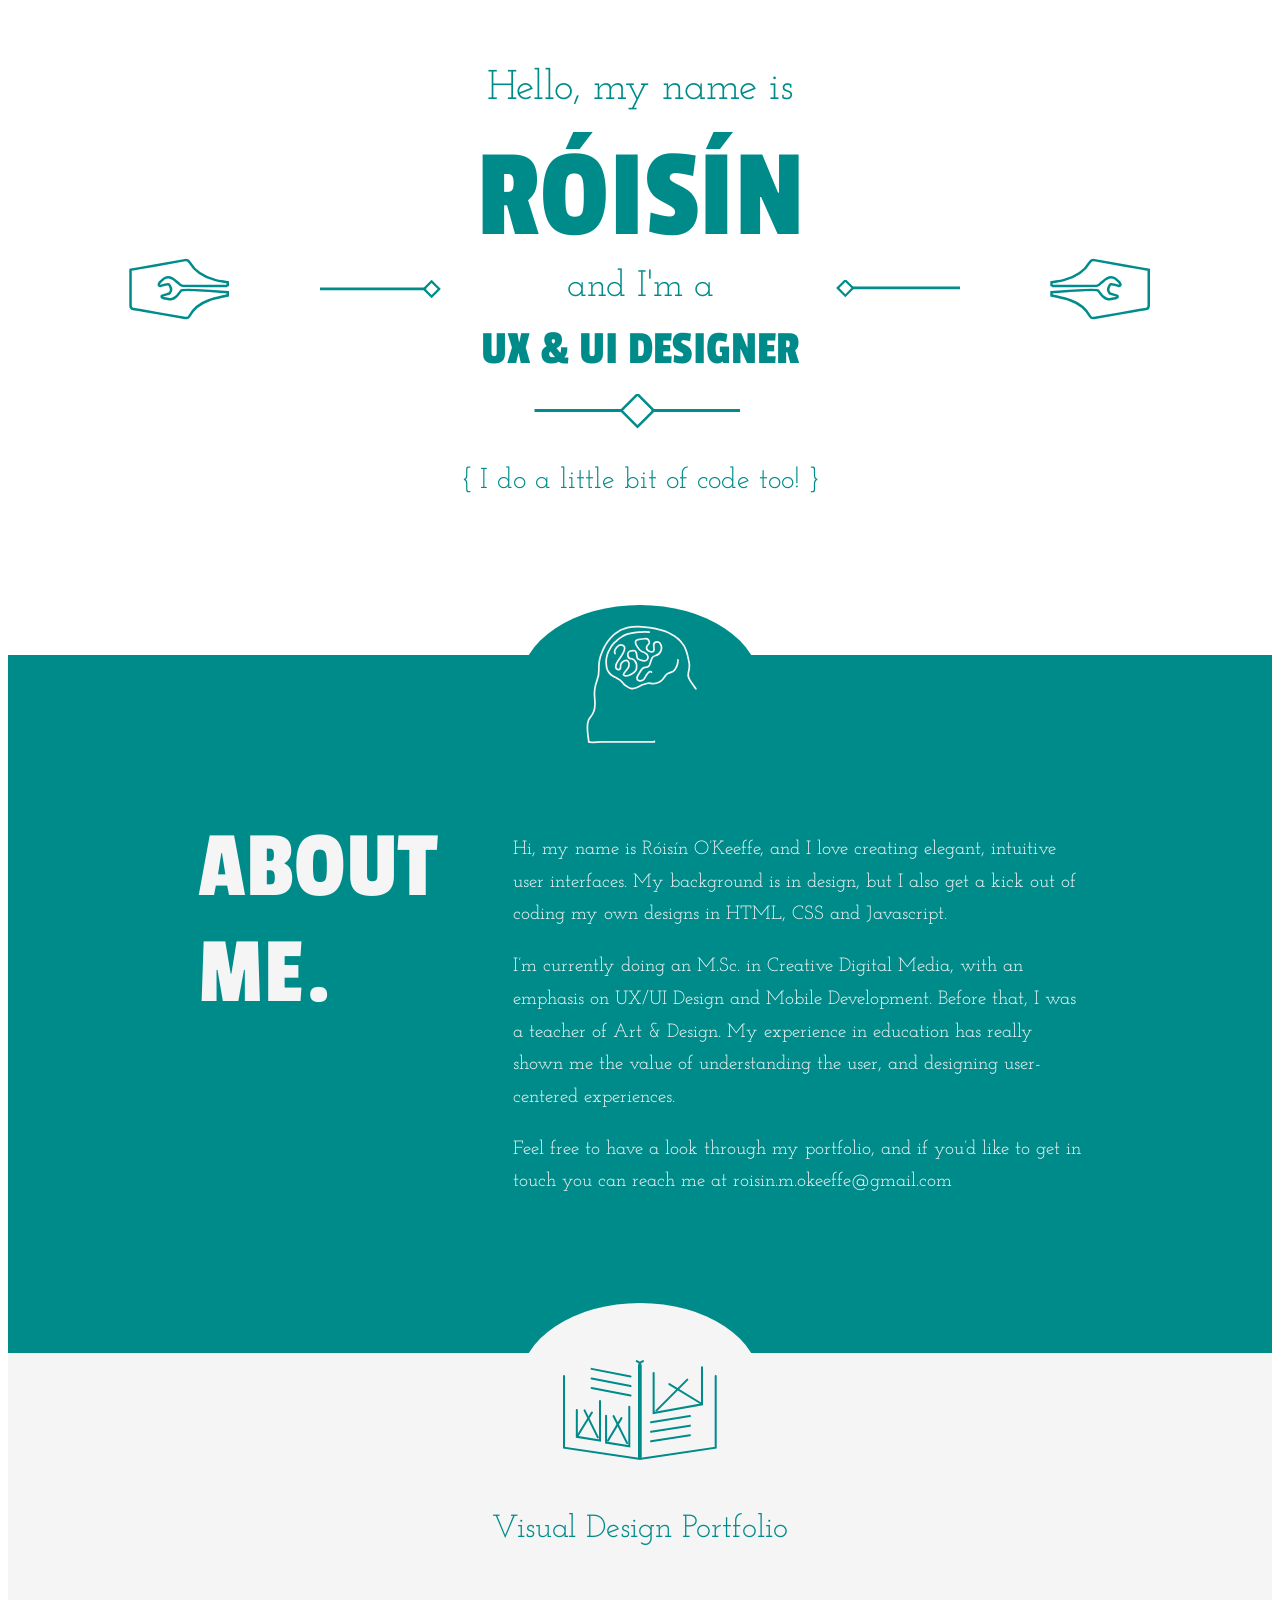
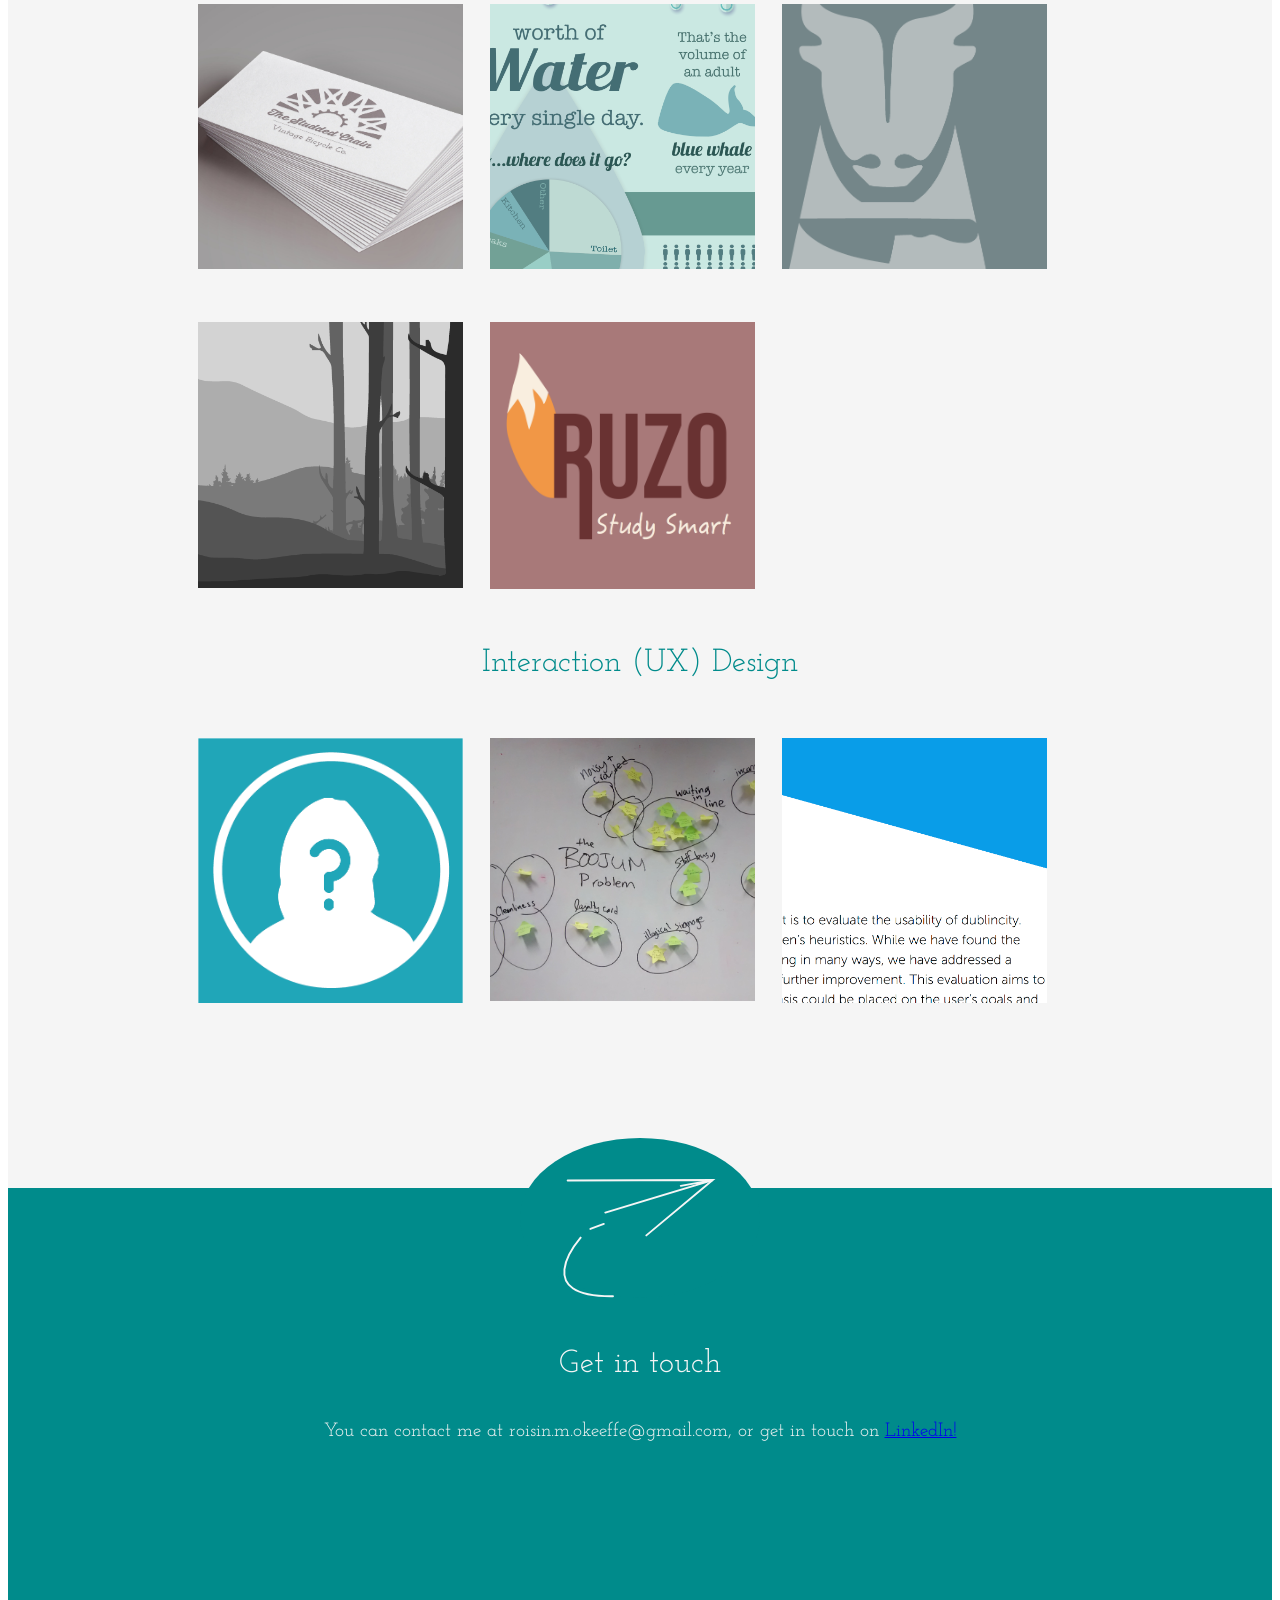
==== index.html @ 2c82545c "maybe changing path of css and js links in html" ====
<!DOCTYPE html>
<html>
<head lang="en">
    <meta charset="UTF-8">
    <title></title>
    <link href='https://fonts.googleapis.com/css?family=Josefin+Slab:400,300,600,700' rel='stylesheet' type='text/css'>
    <link href='https://fonts.googleapis.com/css?family=Walter+Turncoat' rel='stylesheet' type='text/css'>
    <link href='https://fonts.googleapis.com/css?family=Exo+2:400,800,700' rel='stylesheet' type='text/css'>
    <link href='https://fonts.googleapis.com/css?family=Acme|Passion+One' rel='stylesheet' type='text/css'>
    <link rel="stylesheet" href="main.css">
    <script src='external/jquery.js'></script>
    <script src='external/TweenMax.js'></script>
    <script src='external/ScrollToPlugin.js'></script>

</head>
<body>
    <!--<div id="navBar">-->
        <!--<ul class="navLinkGroup">-->
            <!--<li class="navLink" onclick="toTop()">Home</li>-->
            <!--<li class="navLink" onclick="drawAboutIcon()">About</li>-->
            <!--<li class="navLink" onclick="drawPortfolioIcon()">Portfolio</li>-->
            <!--<li class="navLink" onclick="drawContactIcon()">Contact</li>-->
        <!--</ul>-->
    <!--</div>-->
    <div id="titleDiv" class="diaStripes1">
        <!--<span id="hello">HI</span><br>-->
        <span id="myNameIs">Hello, my name is</span><br><br>
        <span id="roisin">RÓISÍN</span><br>
        <svg id="penLeft" viewBox="0 0 103 65" version="1.1"><path d="M54 81.6C55.9 81.6 57.4 81.6 57.8 81.6 58.6 77.4 59 73.4 60 69.5 62.6 59 67.3 49.6 77.7 43.5 79.9 42.3 80.4 41.1 80 38.9 78 28 76.1 17.1 74.2 6.2 72.9-1.1 71.6-8.3 70.3-15.6 58.1-15.6 46.2-15.6 34.4-15.6 32.2-15.6 31.5-14.9 31.2-13.1 30.6-9 29.8-4.9 29.1-0.8 26.8 12.5 24.4 25.8 22.2 39.1 22 40.3 22.5 42.3 23.4 42.8 31.9 47.4 37 54.5 39.9 62.8 42 68.9 43.1 75.2 44.7 81.6 45 81.6 46.3 81.6 47.9 81.6 47.9 81.5 47.9 81.4 47.9 81.3 48.9 67.2 51.5 36.8 49.6 35 48.9 34.5 46.7 33 45.7 32 45 31.4 44.2 30.8 43.6 30.1 42.5 28.8 41.4 27.5 41.1 25.8 40.8 24.6 40.9 23.4 41.2 22.1 41.4 20.6 41.6 19.1 41.9 17.6 42 17 42.3 16.4 42.6 15.9 42.8 15.7 43.3 15.5 43.7 15.5 44.1 15.4 44.4 15.7 44.5 16.1 44.9 17.6 45.4 19 45.8 20.4 46 21.1 46.2 21.8 46.4 22.5 46.5 23.1 46.9 23.6 47.5 23.9 48.5 24.6 49.6 25.1 50.9 25 51.6 24.9 52.4 24.6 53 24.3 53.9 24 54.7 23.5 55.5 23 55.8 22.8 55.9 22.6 55.9 22.3 56.2 20.9 55.6 19.6 55.3 18.3 54.9 17 54.6 15.7 54.2 14.4 54 13.7 54.5 12.9 55.3 12.7 55.5 12.6 55.8 12.7 56 12.7 56.9 13.1 57.7 13.7 58.4 14.4 59.5 15.5 60.5 16.6 61.5 17.8 62.9 19.6 63.3 21.7 62.7 23.9 62.3 25.5 61.5 26.8 60.5 28 59.3 29.5 58.1 30.9 56.9 32.4 56.8 32.5 54.6 34 54.3 36.4 54.2 39.8 54.2 77.6 54.1 80.9 54.1 81.1 54.1 81.4 54 81.6Z" transform="translate(51.134526, 33.000000) rotate(-90.000000) translate(-51.134526, -33.000000) "/></svg>
        <svg id="decoLeft" viewBox="0 0 130 20" version="1.1" xmlns="http://www.w3.org/2000/svg" xmlns:xlink="http://www.w3.org/1999/xlink">
            <g transform="translate(65.500000, 10.000000) scale(-1, 1) translate(-65.500000, -10.000000) translate(3.000000, 1.000000)">
                <rect id="Rectangle-5" stroke-width="2.5" transform="translate(9.000000, 9.000000) rotate(-45.000000) translate(-9.000000, -9.000000) " x="3" y="3" width="12" height="12"></rect>
                <path d="M1,8.8 L124, 8.8" id="Line" stroke-width="3" stroke-linecap="square" transform="translate(70.236544, 8.792244) scale(-1, 1) translate(-70.236544, -8.792244) "></path>
            </g>
        </svg>
        <svg id="penRight" viewBox="0 0 103 65" version="1.1"><path d="M54 81.6C55.9 81.6 57.4 81.6 57.8 81.6 58.6 77.4 59 73.4 60 69.5 62.6 59 67.3 49.6 77.7 43.5 79.9 42.3 80.4 41.1 80 38.9 78 28 76.1 17.1 74.2 6.2 72.9-1.1 71.6-8.3 70.3-15.6 58.1-15.6 46.2-15.6 34.4-15.6 32.2-15.6 31.5-14.9 31.2-13.1 30.6-9 29.8-4.9 29.1-0.8 26.8 12.5 24.4 25.8 22.2 39.1 22 40.3 22.5 42.3 23.4 42.8 31.9 47.4 37 54.5 39.9 62.8 42 68.9 43.1 75.2 44.7 81.6 45 81.6 46.3 81.6 47.9 81.6 47.9 81.5 47.9 81.4 47.9 81.3 48.9 67.2 51.5 36.8 49.6 35 48.9 34.5 46.7 33 45.7 32 45 31.4 44.2 30.8 43.6 30.1 42.5 28.8 41.4 27.5 41.1 25.8 40.8 24.6 40.9 23.4 41.2 22.1 41.4 20.6 41.6 19.1 41.9 17.6 42 17 42.3 16.4 42.6 15.9 42.8 15.7 43.3 15.5 43.7 15.5 44.1 15.4 44.4 15.7 44.5 16.1 44.9 17.6 45.4 19 45.8 20.4 46 21.1 46.2 21.8 46.4 22.5 46.5 23.1 46.9 23.6 47.5 23.9 48.5 24.6 49.6 25.1 50.9 25 51.6 24.9 52.4 24.6 53 24.3 53.9 24 54.7 23.5 55.5 23 55.8 22.8 55.9 22.6 55.9 22.3 56.2 20.9 55.6 19.6 55.3 18.3 54.9 17 54.6 15.7 54.2 14.4 54 13.7 54.5 12.9 55.3 12.7 55.5 12.6 55.8 12.7 56 12.7 56.9 13.1 57.7 13.7 58.4 14.4 59.5 15.5 60.5 16.6 61.5 17.8 62.9 19.6 63.3 21.7 62.7 23.9 62.3 25.5 61.5 26.8 60.5 28 59.3 29.5 58.1 30.9 56.9 32.4 56.8 32.5 54.6 34 54.3 36.4 54.2 39.8 54.2 77.6 54.1 80.9 54.1 81.1 54.1 81.4 54 81.6Z" transform="translate(51.134526, 33.000000) scale(-1, 1) rotate(-90.000000) translate(-51.134526, -33.000000) "/></svg>
        <svg id="decoRight" viewBox="0 0 130 20" version="1.1" xmlns="http://www.w3.org/2000/svg" xmlns:xlink="http://www.w3.org/1999/xlink">
             <rect id="Rectangle-5" stroke-width="2.5" transform="translate(9.000000, 9.000000) rotate(-45.000000) translate(-10, -10) " x="3" y="3" width="12" height="12"></rect>
             <path d="M1,8.80 L124,8.8" id="Line" stroke-width="3" stroke-linecap="square" transform="translate(70.236544, 8.792244) scale(-1, 1) translate(-70.236544, -8.792244) "></path>
        </svg>

        <span id="andImA">and I'm a</span><br><br>
            <!--<span class="uxUi">UX</span><span id="and"> & </span><span class="uxUi">UI</span> <br>-->
        <span class="uxUi">UX & UI DESIGNER</span> <br><br>
        <svg id="decoMiddle" viewBox="0 0 213 36" version="1.1">
             <path class="path" d="M0.5 16.5L89.02 16.5" stroke-width="3" scale(-1, 1) translate(-44.736544, -16.500000) "/>
             <path class="path" d="M117.5 16.5L206.02 16.5" stroke-width="3" transform="translate(161.736544, 16.500000) scale(-1, 1) translate(-161.736544, -16.500000) "/>
             <rect class="path" stroke-width="2.5" transform="translate(103.500000, 16.500000) rotate(-45.000000) translate(-103.500000, -16.500000) " x="92" y="5" width="23" height="23"/>
        </svg><br><br>
            <!--<span id="designer">DESIGNER </span><br><br>-->
        <span id="andCoder">{ I do a little bit of code too! }</span><br>
    </div>

    <div id="aboutDiv">
        <!--<div id="aboutLine"></div>-->
        <!--<div id="diamond"></div>-->
        <div id="aboutCircle">
            <svg id="aboutIcon" viewBox="0 0 67 70" xmlns="http://www.w3.org/2000/svg">
                <path id="brainMush" d="M17.23 16.71C16.16 15.11 19.03 10.26 21.92 11.94 24.8 13.62 19.7 19.8 18.7 21.25 18.14 22.07 17.73 23.17 17.6 24.15 17.37 25.92 20.02 26.96 20.33 25.08 20.49 24.11 20.24 23.23 20.84 22.35 21.58 21.23 23.6 19.9 24.8 21.14 25.44 21.8 25.42 23.28 25.26 24.14 25.05 25.28 21.43 28.73 22.18 29.25 24.51 30.86 29.36 27.59 29.69 25.48 29.91 24.11 29.83 22.31 28.95 21.2 28.52 20.65 27.95 20.16 27.32 19.85 26.79 19.59 26.29 19.7 25.79 19.5 24.71 19.06 24.54 17.81 24.63 16.76 24.78 15.13 27.12 14.64 28.6 15.04 30.35 15.51 29.41 18.21 30.32 19.47 30.69 19.98 31.47 20.17 32.1 20.46 32.7 20.73 33.53 21.03 34.19 20.98 34.92 20.92 35.48 20.66 35.86 20.27 36.7 19.43 36.67 18.02 35.64 17 34.94 16.32 34.16 15.83 33.23 15.59 32.44 15.4 31.5 14.6 30.32 12.91 26.7 7.75 31.97 8.41 34.46 8.03 35.87 7.82 36.91 8.62 37.18 10.03 37.43 11.36 36.09 11.46 35.75 12.4 35.28 13.66 36.05 14.84 37.16 15.33 37.8 15.61 39.19 15.9 39.68 15.13 40.76 13.46 38.35 10.86 40.87 10.01 42.02 9.62 42.59 9.57 43.3 10.54 44.28 11.88 44.56 13.55 43.93 15.11 43.43 16.34 42.42 17.33 41.14 17.72 40.08 18.04 39.39 18.18 38.79 19.22 37.49 21.5 38.16 24.71 34.76 24.7 33.65 24.7 32.72 25.77 32.1 26.85 31.51 27.88 30.04 29.67 29.98 30.86 29.87 33.04 33.3 33.03 34.19 31.45 34.98 30.06 37.39 25.4 38.64 27.8 39.1 28.69 39.27 31.35 40.45 31.45 41.53 31.55 43.73 30.17 44.04 29.25 44.5 27.92 42.7 26.47 41.94 25.75 41.32 25.15 41.26 24.17 41.23 23.33 41.15 21.39 42.09 20.69 44.04 21.06 45.66 21.37 46.71 24.59 48.04 24.14 53.34 22.35 51.89 17.72 49.78 16.12 48.9 15.79 47.81 15.53 46.91 15.93 45.69 16.46 46.01 17.76 45.56 18.67"/>
                <path id="brainOutline" d="M53.89 20.3C53.92 21.15 53.79 22.05 53.57 22.92 53.4 23.6 53.14 24.25 52.79 24.85 52.57 25.21 52.38 25.59 52.15 25.95 51.66 26.71 50.98 27.22 50.15 27.51 49.53 27.73 48.9 27.92 48.27 28.13 48.18 28.16 48.08 28.19 48.01 28.24 47.61 28.56 47.18 28.85 46.84 29.22 46.52 29.56 46.3 30 46.03 30.39 45.54 31.08 45.08 31.81 44.41 32.34 44 32.66 43.56 32.96 43.09 33.19 41.94 33.78 40.74 34.23 39.43 34.2 38.97 34.18 38.51 34.1 38.06 34.01 37.24 33.84 36.44 33.92 35.65 34.15 35.35 34.24 35.05 34.31 34.75 34.39 34.53 34.45 34.29 34.49 34.07 34.58 33.56 34.76 33.05 34.95 32.55 35.17 32.18 35.33 31.86 35.58 31.5 35.75 30.71 36.1 29.92 36.46 29.12 36.76 28.61 36.94 28.08 37.04 27.55 37.13 27.31 37.17 27.06 37.13 26.82 37.08 26.16 36.93 25.49 36.78 24.91 36.37 24.45 36.04 23.98 35.74 23.5 35.44 22.85 35.04 22.32 34.5 21.82 33.92 21.6 33.67 21.43 33.36 21.19 33.13 20.78 32.74 20.36 32.35 19.9 32.03 19.15 31.53 18.37 31.09 17.59 30.64 16.96 30.28 16.31 29.96 15.68 29.59 14.95 29.16 14.32 28.61 13.79 27.92 13.28 27.28 12.82 26.6 12.57 25.81 12.38 25.18 12.26 24.5 12.18 23.84 12.08 22.98 12.02 22.11 12 21.24 11.98 20.24 12.17 19.25 12.42 18.29 12.6 17.61 12.79 16.93 13.03 16.27 13.17 15.87 13.38 15.5 13.58 15.12 13.84 14.62 14.1 14.13 14.37 13.64 14.64 13.16 14.9 12.67 15.2 12.22 15.52 11.75 15.88 11.3 16.25 10.87 16.42 10.66 16.65 10.5 16.85 10.32 17.11 10.09 17.37 9.85 17.63 9.61 18.1 9.2 18.57 8.76 19.06 8.37 19.62 7.92 20.22 7.51 20.8 7.08 21.63 6.47 22.47 5.89 23.45 5.58 24.36 5.3 25.29 5.06 26.21 4.85 27.85 4.47 29.52 4.28 31.19 4.19 32.15 4.14 33.11 4.06 34.07 4.02 35.48 3.95 36.87 4.07 38.23 4.47 39.6 4.88 40.96 5.32 42.31 5.82 43.19 6.14 44.03 6.55 44.87 6.97 45.38 7.23 45.85 7.56 46.33 7.87 46.88 8.23 47.43 8.58 47.95 8.97 48.46 9.36 48.94 9.8 49.43 10.21 49.67 10.42 49.92 10.62 50.16 10.83 50.37 11.01 50.58 11.2 50.78 11.4 51.01 11.63 51.22 11.88 51.43 12.14 51.68 12.45 51.93 12.75 52.14 13.09 52.41 13.52 52.65 13.97 52.87 14.43 53.27 15.27 53.48 16.17 53.6 17.09 53.72 18.03 53.79 18.97 53.89 19.91 53.9 20.02 53.89 20.13 53.89 20.3" />
                <path id="headOutline" d="M64.35 37.18C64.05 36.8 63.77 36.41 63.49 36.01 62.9 35.2 62.28 34.41 61.74 33.56 61.19 32.72 60.68 31.86 60.23 30.96 59.76 30 59.73 28.96 59.96 27.92 60.16 26.99 60.35 26.06 60.48 25.12 60.63 24.04 60.61 22.95 60.4 21.88 60.15 20.58 59.86 19.29 59.57 18 59.32 16.85 58.96 15.74 58.56 14.64 58.24 13.74 57.86 12.87 57.36 12.06 56.95 11.4 56.46 10.79 55.97 10.18 55.6 9.72 55.2 9.28 54.79 8.86 54.56 8.61 54.29 8.4 54.03 8.18 53.81 7.98 53.58 7.79 53.35 7.6 53.05 7.37 52.76 7.12 52.45 6.9 52 6.58 51.55 6.24 51.06 5.97 49.97 5.37 48.87 4.75 47.74 4.23 46.93 3.85 46.06 3.56 45.2 3.31 43.73 2.88 42.26 2.43 40.76 2.13 38.72 1.72 36.67 1.36 34.59 1.18 32.18 0.96 29.77 0.93 27.37 1.15 25.93 1.28 24.49 1.53 23.1 1.99 22.49 2.19 21.86 2.35 21.27 2.6 20.69 2.84 20.14 3.15 19.61 3.46 18.98 3.83 18.38 4.23 17.79 4.64 17.48 4.85 17.21 5.1 16.93 5.34 16.46 5.76 15.99 6.19 15.53 6.62 15.31 6.83 15.1 7.05 14.89 7.27 14.6 7.6 14.3 7.92 14.02 8.26 13.59 8.81 13.18 9.38 12.76 9.94 12.47 10.34 12.2 10.75 11.93 11.17 11.76 11.43 11.58 11.69 11.44 11.97 10.87 13.1 10.23 14.22 9.78 15.4 9.14 17.12 7.51 19.49 7.76 26.27 8 33.05 4.28 33.56 5.32 42.6 6.35 51.64 2.79 53.12 1.81 55.28 -0.18 59.69 2.16 67.42 1.81 68.13 1.49 68.8 10.58 68.08 10.58 68.13L40.09 68.13C40.32 66.89 40.54 65.64 40.78 64.4 40.96 63.44 41.32 62.53 41.83 61.69 42.21 61.08 42.57 60.45 43.03 59.91 43.48 59.38 44.03 58.91 44.58 58.46 44.9 58.19 45.34 58.14 45.77 58.12 47.53 58.06 49.28 58.23 51.02 58.47 52.59 58.68 54.18 58.77 55.76 58.64 56.89 58.55 57.83 58.05 58.5 57.12 59.32 55.98 59.55 54.71 59.47 53.35 59.45 52.93 59.46 52.51 59.52 52.1 59.58 51.63 59.94 51.31 60.28 51.06 60.98 50.53 61.38 49.88 61.41 49.02 61.43 48.42 61.16 47.91 60.75 47.5 61.12 47.13 61.49 46.76 61.88 46.4 62.42 45.89 62.56 45 62.24 44.35 61.98 43.8 61.82 43.22 61.92 42.6 61.98 42.23 62.17 41.98 62.57 41.86 63.33 41.64 64.02 41.3 64.64 40.81 65.25 40.33 65.51 39.5 65.3 38.76 65.12 38.15 64.74 37.67 64.35 37.18Z" />
            </svg>
        </div>
        <div class="section group">
            <div id="bigAbout"class="col span_1_of_3b">ABOUT ME.
            </div>
            <div id="smallAbout" class="col span_2_of_3b">
                <p>Hi, my name is Róisín O’Keeffe, and I love creating elegant, intuitive user interfaces. My background is
                    in design, but I also get a kick out of coding my own designs in HTML, CSS and Javascript.
                </p>
                <p>I’m currently doing an M.Sc. in Creative Digital Media, with an emphasis on UX/UI Design and Mobile Development.
                    Before that, I was a teacher of Art & Design. My experience in education has really shown me the value of understanding
                    the user, and designing user-centered experiences.
                </p>
                <p>Feel free to have a look through my portfolio, and if you’d like to get in touch you can reach me at
                    roisin.m.okeeffe@gmail.com
                </p>
            </div>
        </div>
    </div>

    <div id="portfolioDiv">
        <div id ="portfolioCircle">
            <svg id="portfolioIcon" viewBox="0 0 77 57" xmlns="http://www.w3.org/2000/svg">
                <g id="book" transform="translate(1.000000, 0.000000)">
                    <path d="M35.9 7.84C36.98 8.06 37.85 9.13 37.85 10.23L37.85 55.19C37.85 55.74 37.4 56.12 36.86 56.04L0 50.58 0 0.67 35.9 7.84Z"/>
                    <path d="M38.96 7.84C37.88 8.06 37.01 9.13 37.01 10.23L37.01 55.19C37.01 55.74 37.46 56.12 38 56.04L74.86 50.58 74.86 0.67 38.96 7.84Z"/>
                </g>
                <g id="picRight" transform="translate(45.000000, 9.000000)">
                    <path d="M0.23 4.69L0.23 24.45 24.1 20.15 24.1 0.16 0.23 4.69Z"/>
                    <path d="M23.25 19.5L1.58 6.29"/>
                    <path d="M1.58 23.27L23.25 1.58"/>
                </g>
                <g id="leftPicLeft" transform="translate(7.000000, 25.000000)">
                    <path d="M11.76 2.56L11.76 22.01 0.32 20.19 0.32 0.2 11.76 2.56Z"/>
                    <path d="M0.77 19.53L10.7 3.5"/>
                    <path d="M10.7 20.47L1.38 1.57"/>
                </g>
                <g id="leftPicRight" transform="translate(21.000000, 28.000000)">
                    <path d="M12.21 2.39L12.21 21.84 0.76 20.01 0.76 0.02 12.21 2.39Z"/>
                    <path d="M11.14 20.3L1.63 1.37"/>
                    <path d="M1.71 19.05L11.14 3.33"/>
                </g>
                <g id="textLeft" transform="translate(6.000000, 10.000000)">
                    <path d="M27.85 5.37L0.56 0.1"/>
                    <path d="M27.85 10.08L0.56 4.82"/>
                    <path d="M27.85 14.8L0.56 9.54"/>
                </g>
                <g id="textRight" transform="translate(43.000000, 33.000000)">
                    <path d="M0.97 5L28.17 0.69"/>
                    <path d="M0.97 9.72L28.17 5.4"/>
                    <path d="M0.97 14.43L28.17 10.12"/>
                </g>
            </svg>
        </div>
        <span>Visual Design Portfolio</span>
        <br>
        <br>

        <div class="section group">
            <a href="studdedChain.html" id="studChainPort">
                <img  src="../images/businessCard.jpg" alt="W3Schools" class="col span_1_of_3">
            </a>

            <!--<div class="imgWrap" class="col span_1_of_3">-->
                <!--<img src="../images/cards.jpg" alt="polaroid" class="col span_1_of_3" />-->
                <!--<p class="col span_1_of_3 imgDescription">This image looks super neat.</p>-->
            <!--</div>-->

            <a href="waterProject.html" id="waterPort">
                <img border="0" alt="W3Schools" src="../images/waterSquare.png" class="col span_1_of_3">
            </a>
            <a href="butcherProject.html" id="butcherPort">
                <img border="0" alt="W3Schools" src="../images/butcher.png" class="col span_1_of_3">
            </a>
        </div>

        <div class="section group">
            <!--<a href="moodBoard.html" id="moodBoardPort">-->
                <!--<img border="0" alt="W3Schools" src="../images/moodBoardSquare.png" class="col span_1_of_3">-->
            <!--</a>-->
            <a href="solus.html" id="forestPort">
                <img border="0" alt="W3Schools" src="../images/forest.png" class="col span_1_of_3">
            </a>
            <a href="ruzoLogo.html" id="ruzoPort">
                <img border="0" alt="W3Schools" src="../images/ruzoLogo.png" class="col span_1_of_3">
            </a>
        </div>
        <br>
        <div class="portSectionHeader">Interaction (UX) Design</div>
        <br>
        <div class="section group">
            <a href="paulProject.html" id="paulPort">
                <img border="0" alt="W3Schools" src="../images/paulSquare.png" class="col span_1_of_3">
            </a>
            <a href="boojumProject.html" id="boojumPort">
                <img border="0" alt="W3Schools" src="../images/boojumSquare.jpg" class="col span_1_of_3">
            </a>
            <a href="dublinCityReport.html" id="dublinPort">
                <img border="0" alt="W3Schools" src="../images/dublinCity.png" class="col span_1_of_3">
            </a>
        </div>
        <br>
        <!--<div class="portSectionHeader">Coding Projects</div>-->
        <!--<br>-->
        <!--<div class="section group">-->
            <!--<a href="grangeMobile.html" >-->
                <!--<img border="0" alt="W3Schools" src="../images/boojumProblem.png" class="col span_1_of_3">-->
            <!--</a>-->
            <!--<a href="bicycleWebsite.html" >-->
                <!--<img border="0" alt="W3Schools" src="../images/boojumProblem.png" class="col span_1_of_3">-->
            <!--</a>-->
            <!--<a href="http://www.w3schools.com" >-->
                <!--<img border="0" alt="W3Schools" src="../images/boojumProblem.png" class="col span_1_of_3">-->
            <!--</a>-->
        <!--</div>-->
    </div>

    <div id="contactDiv">
        <div id="contactCircle">
            <svg id="contactIcon" viewBox="0 0 82 70" xmlns="http://www.w3.org/2000/svg">
                <path d="M23.82 21.64L80.28 4.55 17.25 15.95"/>
                <path d="M15.95 30.26L27.43 25.95"/>
                <path d="M4.02 4.75L80.31 4.49 38.59 39.3 23.76 21.73 15.78 30.26 17.24 15.92 4.02 4.75Z"/>
                <path d="M10.88 34.8C8.4 37.79-25.28 77.82 59.84 61.91"  stroke-dasharray="5"/>
            </svg>
        </div>
        <p id="contactMeText">Get in touch</p>
        <br><br>
        <p id="contactMessage">You can contact me at roisin.m.okeeffe@gmail.com, or get in touch on <a href="https://ie.linkedin.com/in/róisín-o-keeffe-108aa84b">LinkedIn!<a/></p>


    </div>
    <!--<object id="testPdf" data="test.pdf" type="application/pdf" width="1200" height="600">-->
        <!--alt : <a href="test.pdf">test.pdf</a>-->
    <!--</object>-->
    
    <script src='../main.js'></script>
</body>
<!--<button onclick="findOutY()">Get Y Position</button>-->
</html>



<!--comment-->
---- main.css ----
.body{
    background-color: whitesmoke;
    background-image: repeating-linear-gradient(45deg, transparent, transparent 35px, rgba(255,255,255,.2) 35px, rgba(255,255,255,.2) 70px);
}

/*#titleDiv {*/
    /*width:100%;*/
    /*height: 800px;*/
    /*background-color: whitesmoke;*/
    /*color: darkcyan;*/
    /*font-family: 'Josefin Slab', serif;*/
    /*text-align: center;*/
/*}*/

#decoMiddle {
    width: 213px;
    height: 36px;
    fill: none;
    stroke: #008C8C;
}

#penLeft{
    width: 103px;
    height: 65px;
    fill: none;
    stroke: #008C8C;
    position: absolute;
    left: 10%;
    stroke-width: 2.5;
    top: 256px;
}

#penRight{
    width: 103px;
    height: 65px;
    fill: none;
    stroke: #008C8C;
    position: absolute;
    right: 10%;
    stroke-width: 2.5;
    top: 256px;
}
#decoLeft{
    fill: none;
    width:126px;
    height: 18px;
    stroke: #008C8C;
    position: absolute;
    left: 25%;
    stroke-width: 2.5;
    top: 280px;
}

#decoRight{
    fill: none;
    width:126px;
    height: 18px;
    stroke: #008C8C;
    position: absolute;
    right: 25%;
    stroke-width: 2.5;
    top: 280px;
}



#titleDiv{
    color: darkcyan;
    text-align: center;
    /*margin:8%;*/
    padding-bottom: 160px;
    padding-top: 60px;
    background-image: repeating-linear-gradient(45deg, transparent, transparent 35px, rgba(255,255,255,.2) 35px, rgba(255,255,255,.2) 70px);
}

#hello{
    font-size: 5em;
    font-family: "Passion One", sans-serif;
}

#myNameIs{
    font-family: 'Josefin Slab', serif;
    font-size: 2.6em;
}

#roisin{
    font-size: 8em;
    font-family: "Passion One", sans-serif;
}

#andImA{
    font-size: 2.3em;
    font-family: 'Josefin Slab', serif;
}

.uxUi {
    font-size: 3em;
    font-family: "Passion One", sans-serif;
}


#designer{
    font-family: 'Passion One', serif;
    font-size: 6em;
}

#and{
    font-size: 3.9em;
    font-family: 'Josefin Slab', serif;
}

#andCoder {
    font-family: 'Josefin Slab', serif;
    font-size: 1.8em;
}


/*.portSectionHeader {*/
    /*color: darkcyan;*/
    /*text-align: center;*/
    /*/!*height: 600px;*!/*/
    /*margin:8%;*/
    /*font-family: 'Josefin Slab', serif;*/
    /*color: darkcyan;*/
    /*font-size: 2em;*/
/*}*/

#aboutCircle {
    width: 200px;
    height: 120px;
    margin: auto;
    padding: 20px;
    position: relative;
    top: -50px;
    border-radius: 50%;
    background-color: darkcyan;
    color: whitesmoke;
    text-align: center;
    font-family: 'Josefin Slab';
}

#aboutIcon {
    display: none;
    width: 100%;
    height: 100%;
    margin-left: 3px;
    margin-top: 0px;
    /*padding: 20px;*/
    stroke: whitesmoke;
    stroke-width: 1;
    fill: none;
    stroke-linecap: round;
    /*border: solid indianred;*/
    /*position: relative;*/
    /*top: -75px;*/


    /*fill: #FaFaFa; */
}
#portfolioCircle {
    width: 200px;
    height: 120px;
    margin: auto;
    padding: 20px;
    position: relative;
    top: -50px;
    border-radius: 50%;
    background-color:whitesmoke;
    color: darkcyan;
    text-align: center;
    font-family: 'Josefin Slab';
    /*border: solid whitesmoke;*/
}

#portfolioIcon{
    width: 65%;
    height: 100%;
    margin-left: 0px;
    margin-top: 0px;
    display: none;
    right: 22px;
    top: 0px;
    padding: 20px;
    stroke:  darkcyan;
    stroke-width: 1;
    fill: none;
    stroke-linecap: round;
    position: absolute;
    /*border: solid indianred;*/
}

#contactCircle {
    width: 200px;
    height: 120px;
    margin: auto;
    padding: 20px;
    position: relative;
    top: -50px;
    border-radius: 50%;
    background-color: darkcyan;
    color: whitesmoke;
    text-align: center;
    font-family: 'Josefin Slab';
}

#contactIcon{
    width: 65%;
    height: 100%;
    margin-left: -20px;
    margin-top: 0%;
    right: 24px;
    top: 0px;
    display: none;
    padding: 20px;
    stroke: whitesmoke;
    stroke-width: 1;
    fill: none;
    stroke-linecap: round;
    position: absolute;
    /*border: solid indianred;*/
}

#aboutDiv{
    position: relative;
    width:100%;
    background-color: darkCyan;
    padding-bottom: 10%;
}

#portfolioDiv{
    text-align: center;
    position: relative;
    width:100%;
    background-color: whitesmoke;
    font-family: 'Josefin Slab', serif;
    color: darkcyan;
    font-size: 2em;
    display: block;
    margin: auto;
    padding-bottom: 10%;
}

#contactDiv{
    /*position: relative;*/
     width:100%;
     height: 600px;
     background-color: darkcyan;
    padding-bottom: 10%;
 }

#bigAbout{
    color: whitesmoke;
    font-family: "Passion One", sans-serif;
    font-size: 6em;
    margin-top: 0px;
}

#contactMeText {
    color: whitesmoke;
    font-family: "Josefin Slab", sans-serif;
    font-size: 2em;
    text-align: center;
    display: block;
    margin:auto;
}

#aboutText{
    color: whitesmoke;
    font-family: "Josefin Slab", serif;
    font-size: 1.2em;
    line-height: 1.7;

}

#smallAbout{
    color: whitesmoke;
    font-family: "Josefin Slab", serif;
    font-size: 1.2em;
    line-height: 1.7;
    margin-top: 0px;
}

#contactMessage{
    color: whitesmoke;
    font-family: "Josefin Slab", serif;
    font-size: 1.2em;
    line-height: 1.7;
    text-align: center;
    margin: auto;
}

.navLinkGroup {
    margin: auto;
    width: 70%;
}

.navLink {
    padding-bottom: 1%;
    padding-top: 1%;
    display: block;
    float:left;
    width: 25%;
}

.navLink :hover {
background-color: darkcyan;
color: whitesmoke;
}

/*  SECTIONS  */
.section {
    clear: both;
    padding: 0px;
    margin: auto;
    width: 70%;
}

/*  COLUMN SETUP  */
.col {
    display: block;
    float:left;

}
.col:first-child { margin-left: 0; }

/*  GROUPING  */
.group:before,
.group:after { content:""; display:table; }
.group:after { clear:both;}
.group { zoom:1; /* For IE 6/7 */ }

/*  GRID OF THREE  */
.span_1_of_3 {
    width: 30%;
    margin: 3%;
}

.span_1_of_2 {
    width: 47%;
    margin: 1% 0 1% 6%;
}

/*.imgWrap {*/
    /*position: relative;*/

/*}*/

.span_1_of_3:hover{
    opacity: .3;
}

.span_3_of_4 {
    width: 74.6%;
}

.span_1_of_4 {
    width: 23.8%;
}

.span_3_of_3b {
    width: 100%;
    margin: 1% 0 1% 7%;

}
.span_2_of_3b {
    width: 64.33%;
    margin: 1% 0 1% 7%;
}
.span_1_of_3b {
    width: 28.66%;
    margin: 1% 0 1% 7%;
}

/*  GO FULL WIDTH BELOW 480 PIXELS */
@media only screen and (max-width: 480px) {
    .col {  margin: 6% 0 6% 0%; }
    .span_3_of_3, .span_1_of_2, .span_1_of_3, .span_1_of_3b, .span_2_of_3b  { width: 100%; }
    #bigAbout {font-size: 4em;}
    #roisin {font-size: 7em;}
    /*#hello {font-size: 2.3em;}*/
    #myNameIs {font-size: 2.3em;}
    #andImA {font-size: 2.2em;}
    #uxUi {font-size: 4em;}
    #andCoder {font-size: 1.5em;}
    #smallAbout{font-size: 1.2em}
    #decoLeft{display: none}
    #decoRight{display: none}
    #penLeft{display: none}
    #penRight{display: none}
}

/*  FOR TABLETS */
@media only screen and (max-width: 1020px) {
    .section {width: 90%}
    #bigAbout {font-size: 5em;}
    #decoLeft{left: 18%}
    #decoRight{right: 18%}
    #penLeft{left: 5%}
    #penRight{right: 5%}

}



.diaStripes1{
    background-image: repeating-linear-gradient(45deg, transparent, transparent 35px, rgba(255,255,255,.2) 35px, rgba(255,255,255,.2) 70px);
}
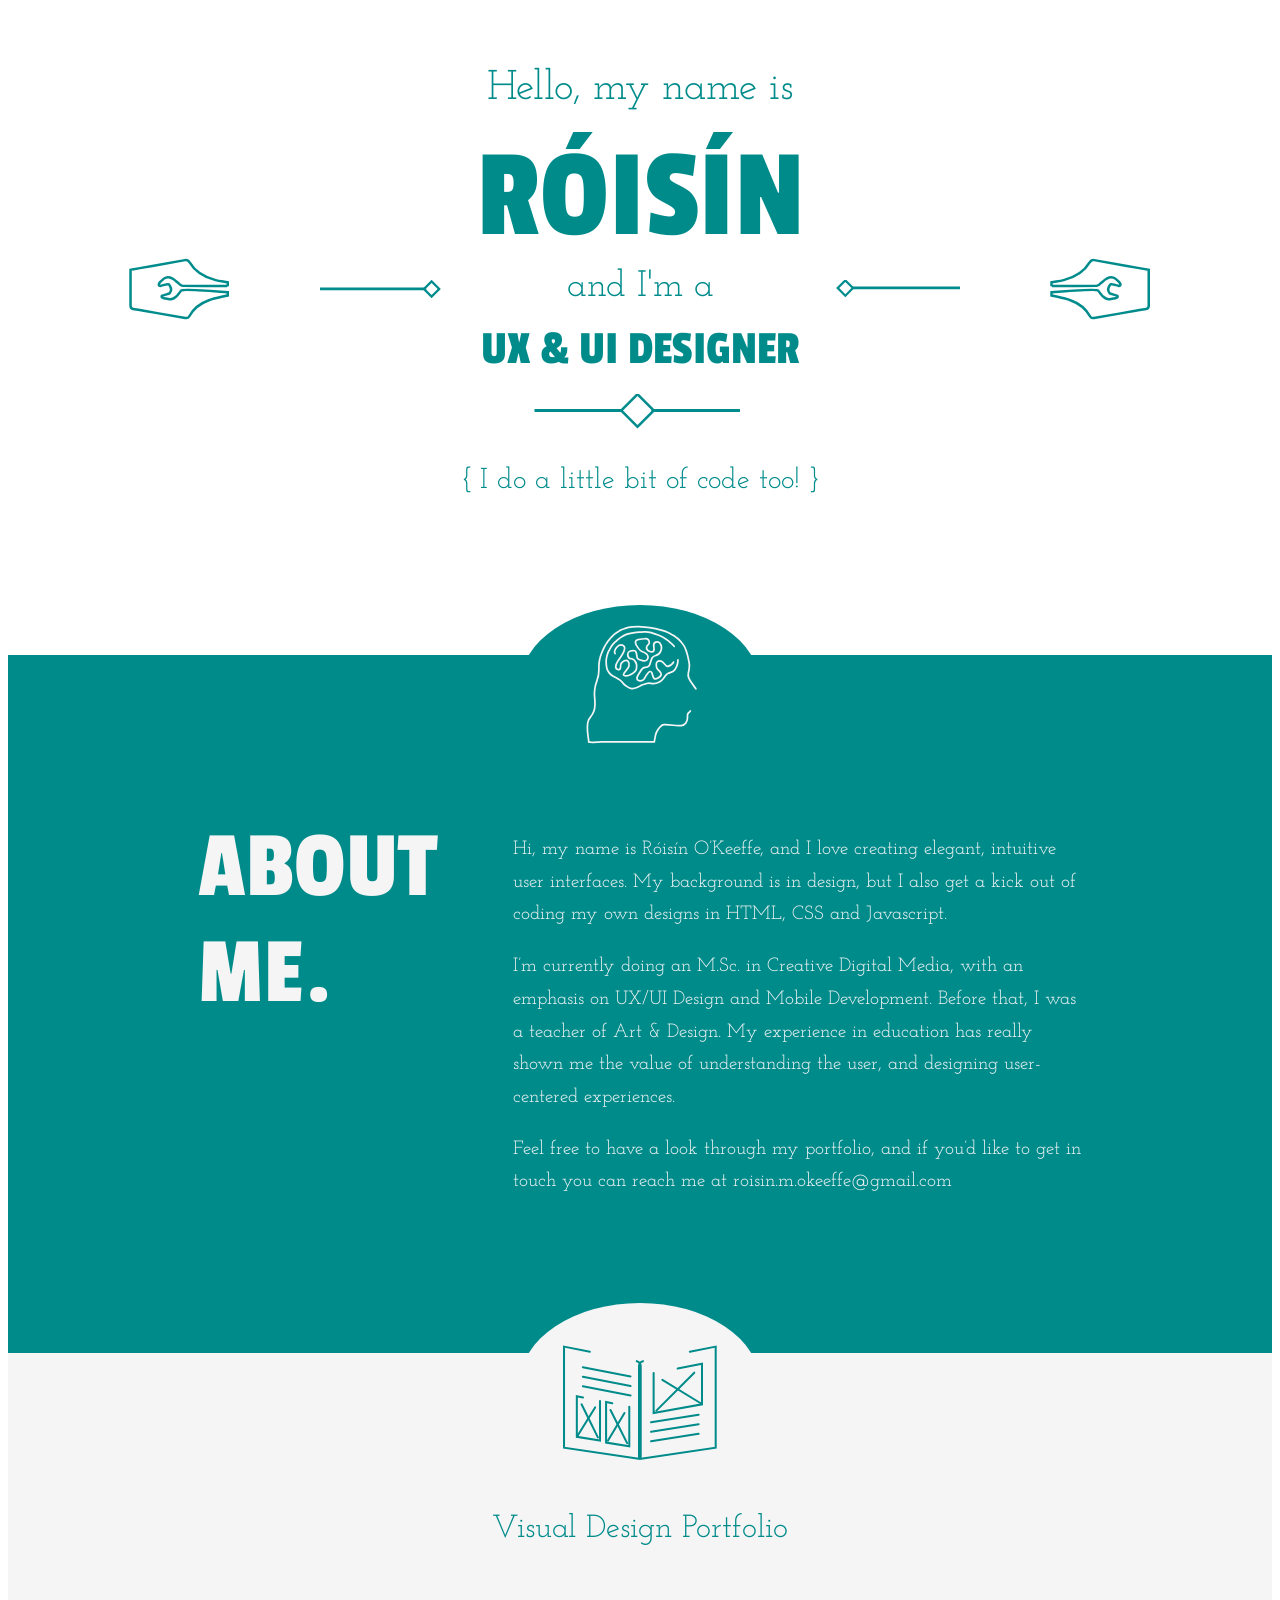
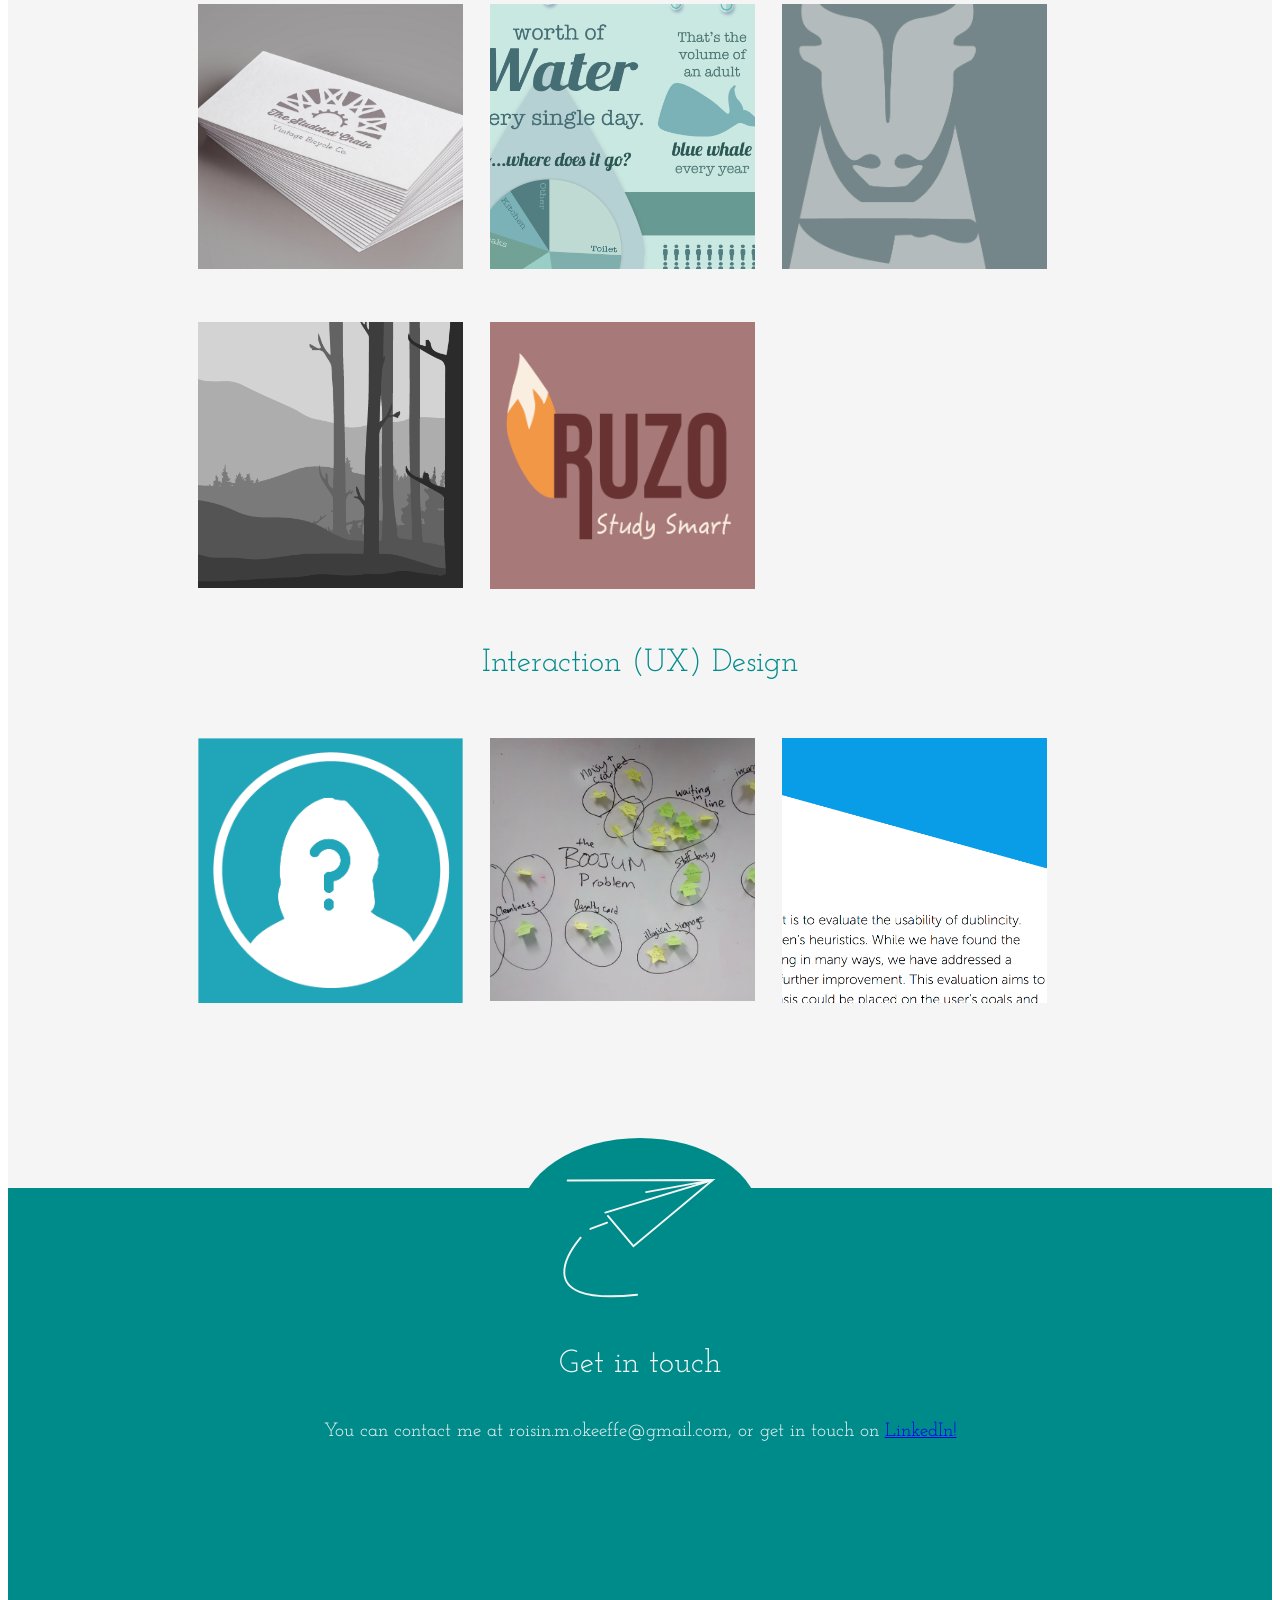
==== commit 8fd514f9: "Banner to yellow" ====
--- a/index.html
+++ b/index.html
@@ -11,7 +11,6 @@
     <script src='external/jquery.js'></script>
     <script src='external/TweenMax.js'></script>
     <script src='external/ScrollToPlugin.js'></script>
-
 </head>
 <body>
     <!--<div id="navBar">-->
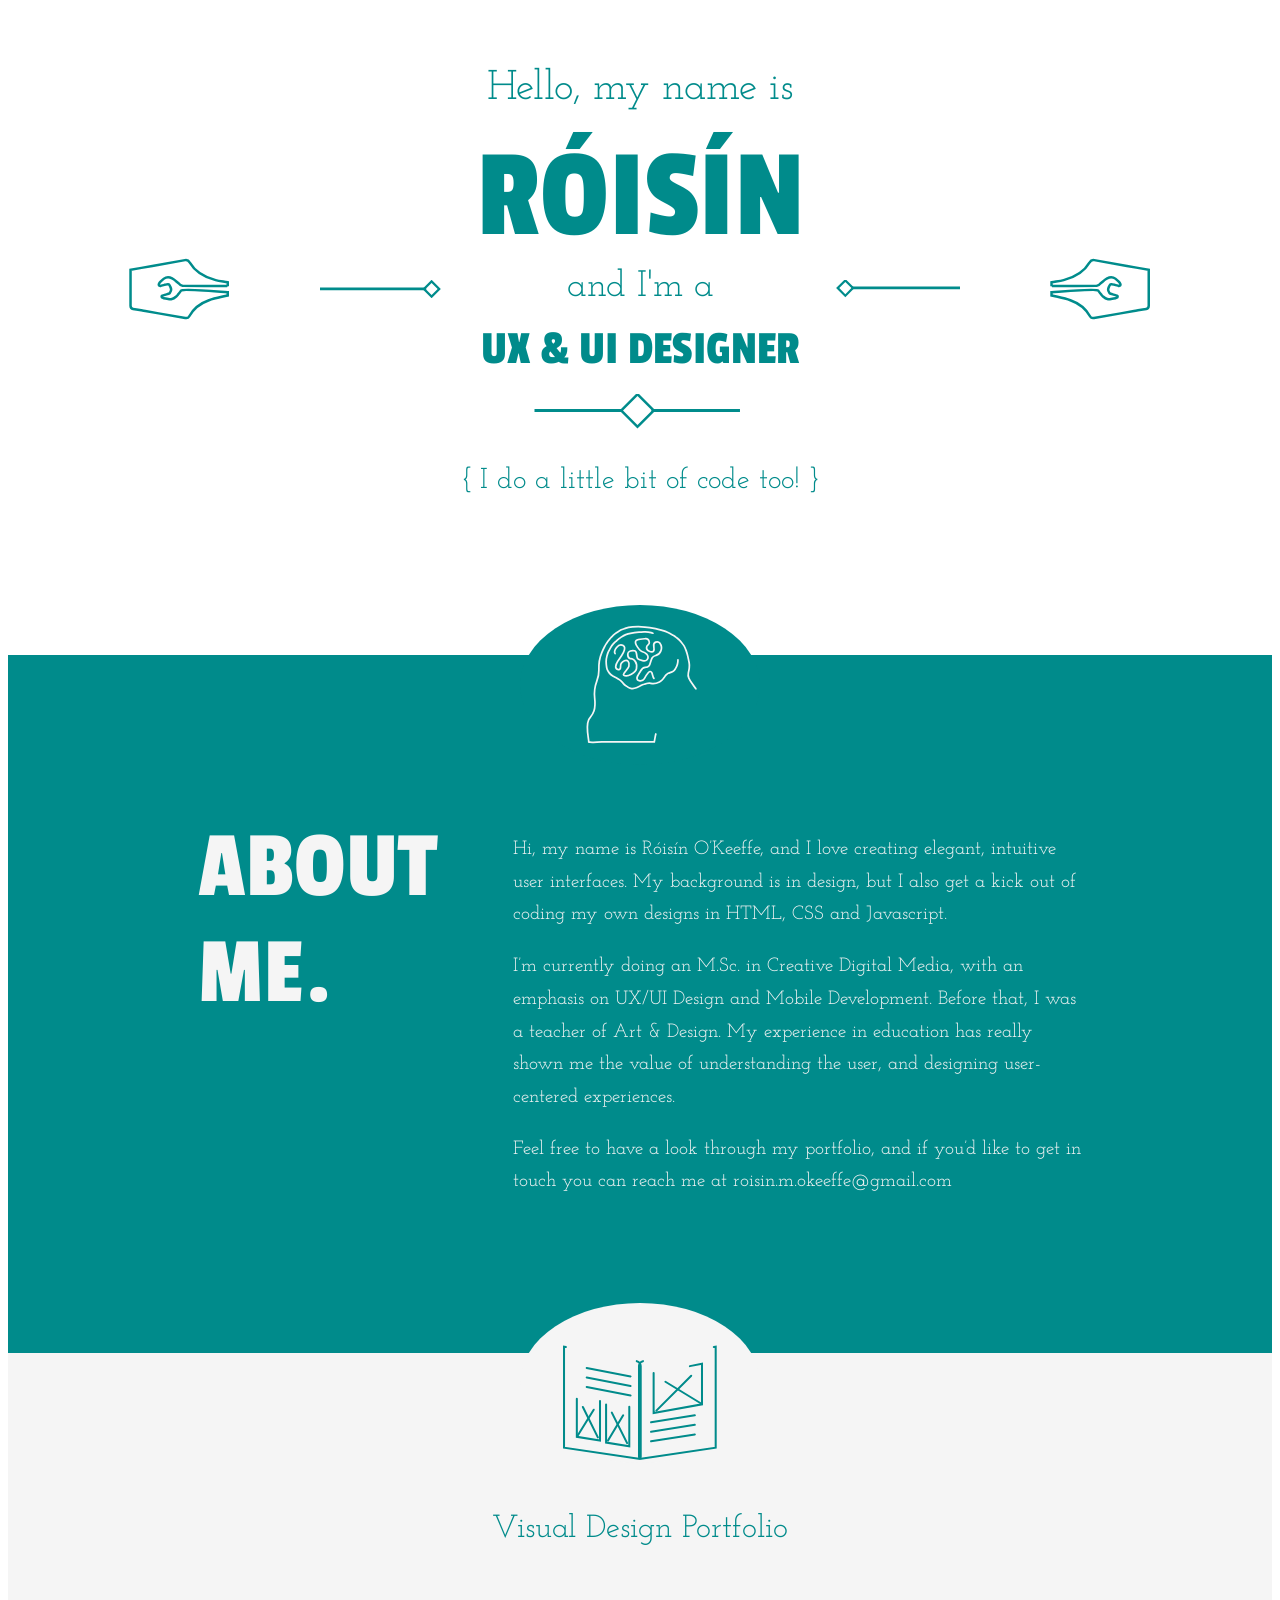
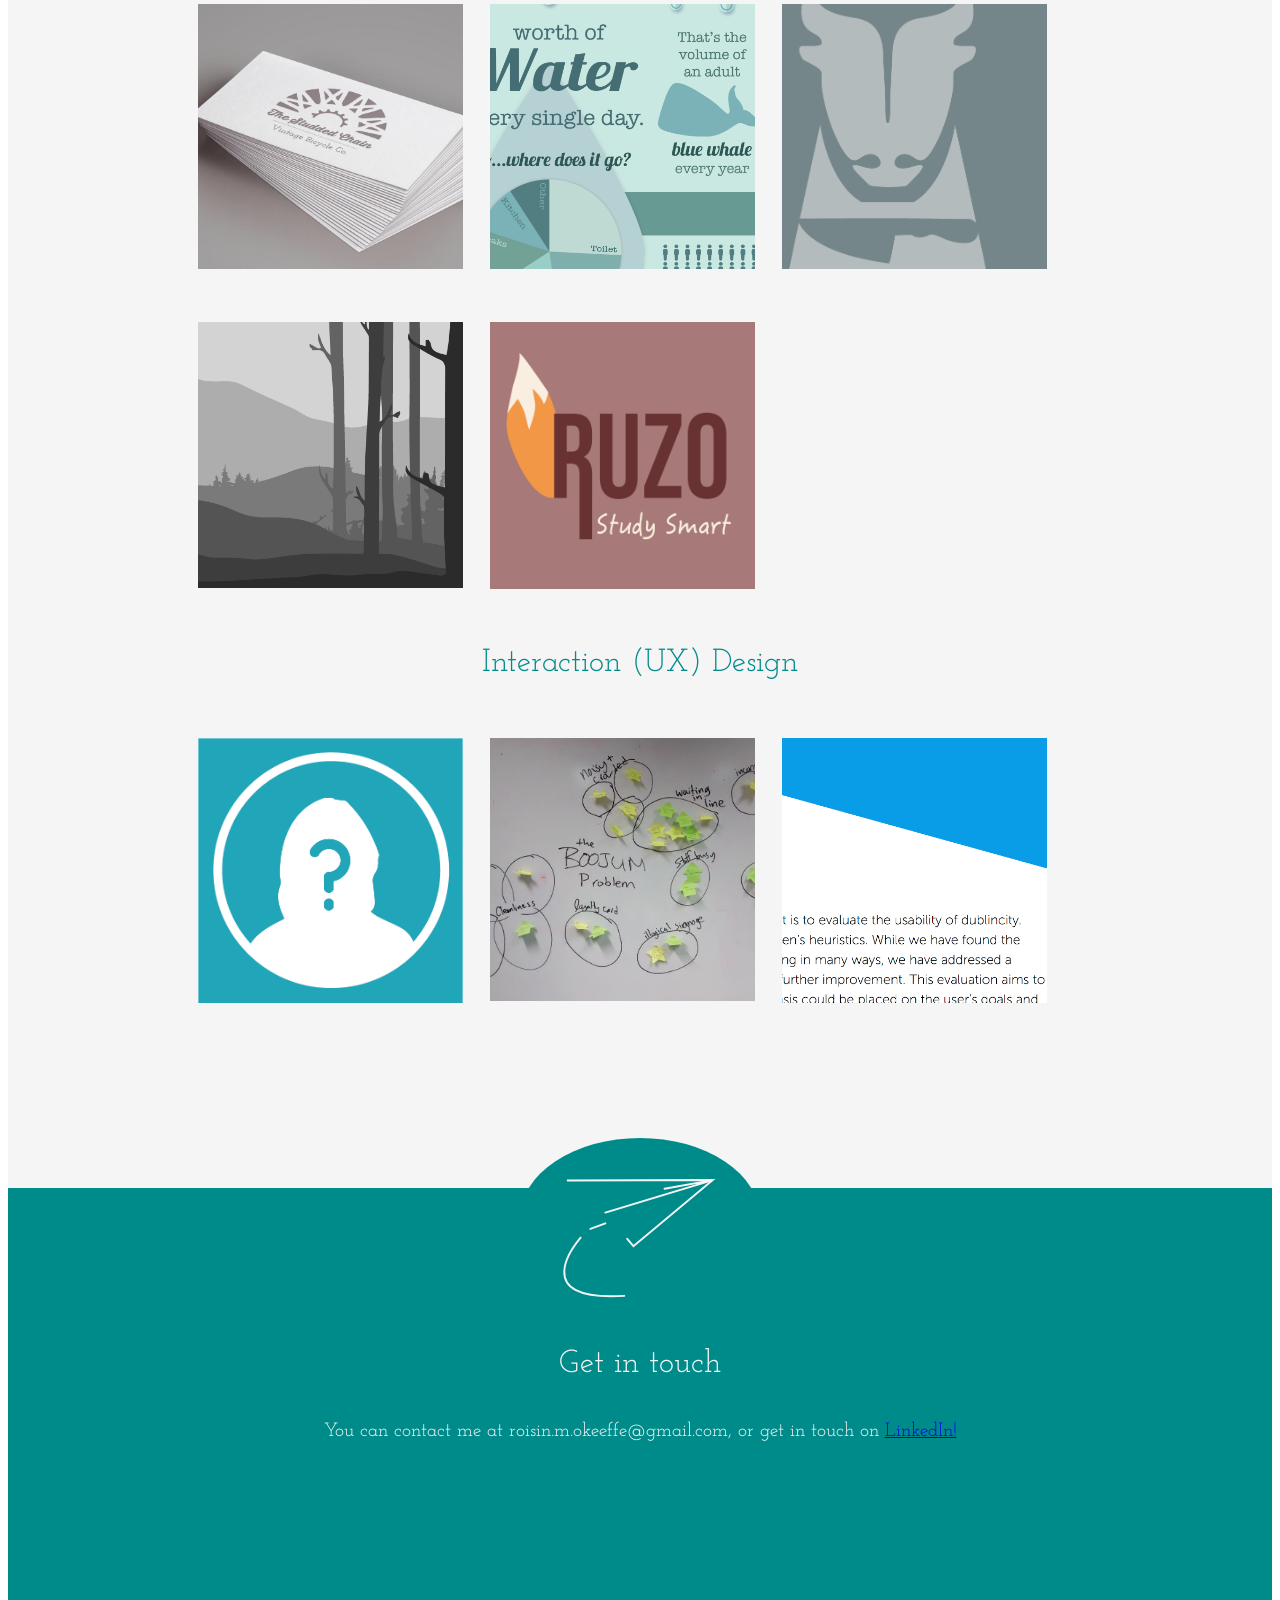
==== commit f925f9e7: "Remove ../ from image links on index html" ====
--- a/index.html
+++ b/index.html
@@ -118,7 +118,7 @@
 
         <div class="section group">
             <a href="studdedChain.html" id="studChainPort">
-                <img  src="../images/businessCard.jpg" alt="W3Schools" class="col span_1_of_3">
+                <img  src="images/businessCard.jpg" alt="W3Schools" class="col span_1_of_3">
             </a>
 
             <!--<div class="imgWrap" class="col span_1_of_3">-->
@@ -127,10 +127,10 @@
             <!--</div>-->
 
             <a href="waterProject.html" id="waterPort">
-                <img border="0" alt="W3Schools" src="../images/waterSquare.png" class="col span_1_of_3">
+                <img border="0" alt="W3Schools" src="images/waterSquare.png" class="col span_1_of_3">
             </a>
             <a href="butcherProject.html" id="butcherPort">
-                <img border="0" alt="W3Schools" src="../images/butcher.png" class="col span_1_of_3">
+                <img border="0" alt="W3Schools" src="images/butcher.png" class="col span_1_of_3">
             </a>
         </div>
 
@@ -139,10 +139,10 @@
                 <!--<img border="0" alt="W3Schools" src="../images/moodBoardSquare.png" class="col span_1_of_3">-->
             <!--</a>-->
             <a href="solus.html" id="forestPort">
-                <img border="0" alt="W3Schools" src="../images/forest.png" class="col span_1_of_3">
+                <img border="0" alt="W3Schools" src="images/forest.png" class="col span_1_of_3">
             </a>
             <a href="ruzoLogo.html" id="ruzoPort">
-                <img border="0" alt="W3Schools" src="../images/ruzoLogo.png" class="col span_1_of_3">
+                <img border="0" alt="W3Schools" src="images/ruzoLogo.png" class="col span_1_of_3">
             </a>
         </div>
         <br>
@@ -150,13 +150,13 @@
         <br>
         <div class="section group">
             <a href="paulProject.html" id="paulPort">
-                <img border="0" alt="W3Schools" src="../images/paulSquare.png" class="col span_1_of_3">
+                <img border="0" alt="W3Schools" src="images/paulSquare.png" class="col span_1_of_3">
             </a>
             <a href="boojumProject.html" id="boojumPort">
-                <img border="0" alt="W3Schools" src="../images/boojumSquare.jpg" class="col span_1_of_3">
+                <img border="0" alt="W3Schools" src="images/boojumSquare.jpg" class="col span_1_of_3">
             </a>
             <a href="dublinCityReport.html" id="dublinPort">
-                <img border="0" alt="W3Schools" src="../images/dublinCity.png" class="col span_1_of_3">
+                <img border="0" alt="W3Schools" src="images/dublinCity.png" class="col span_1_of_3">
             </a>
         </div>
         <br>
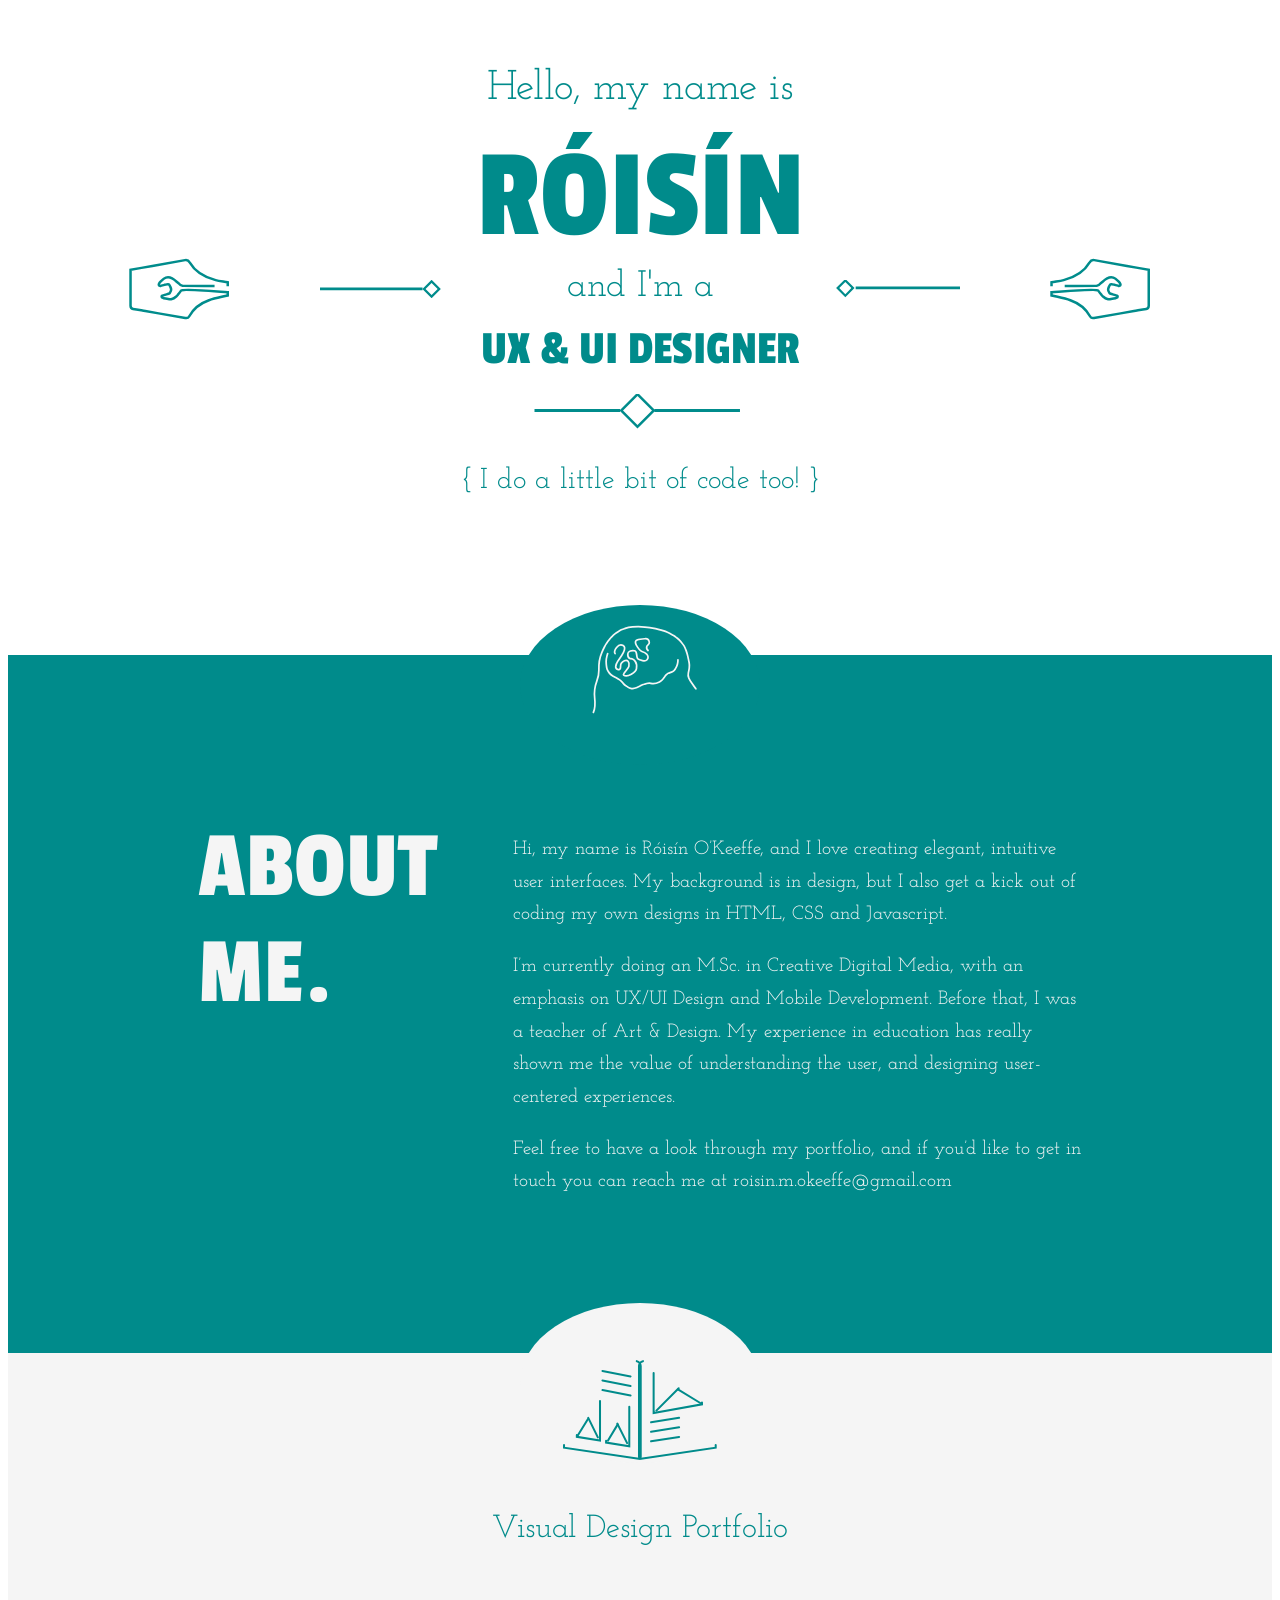
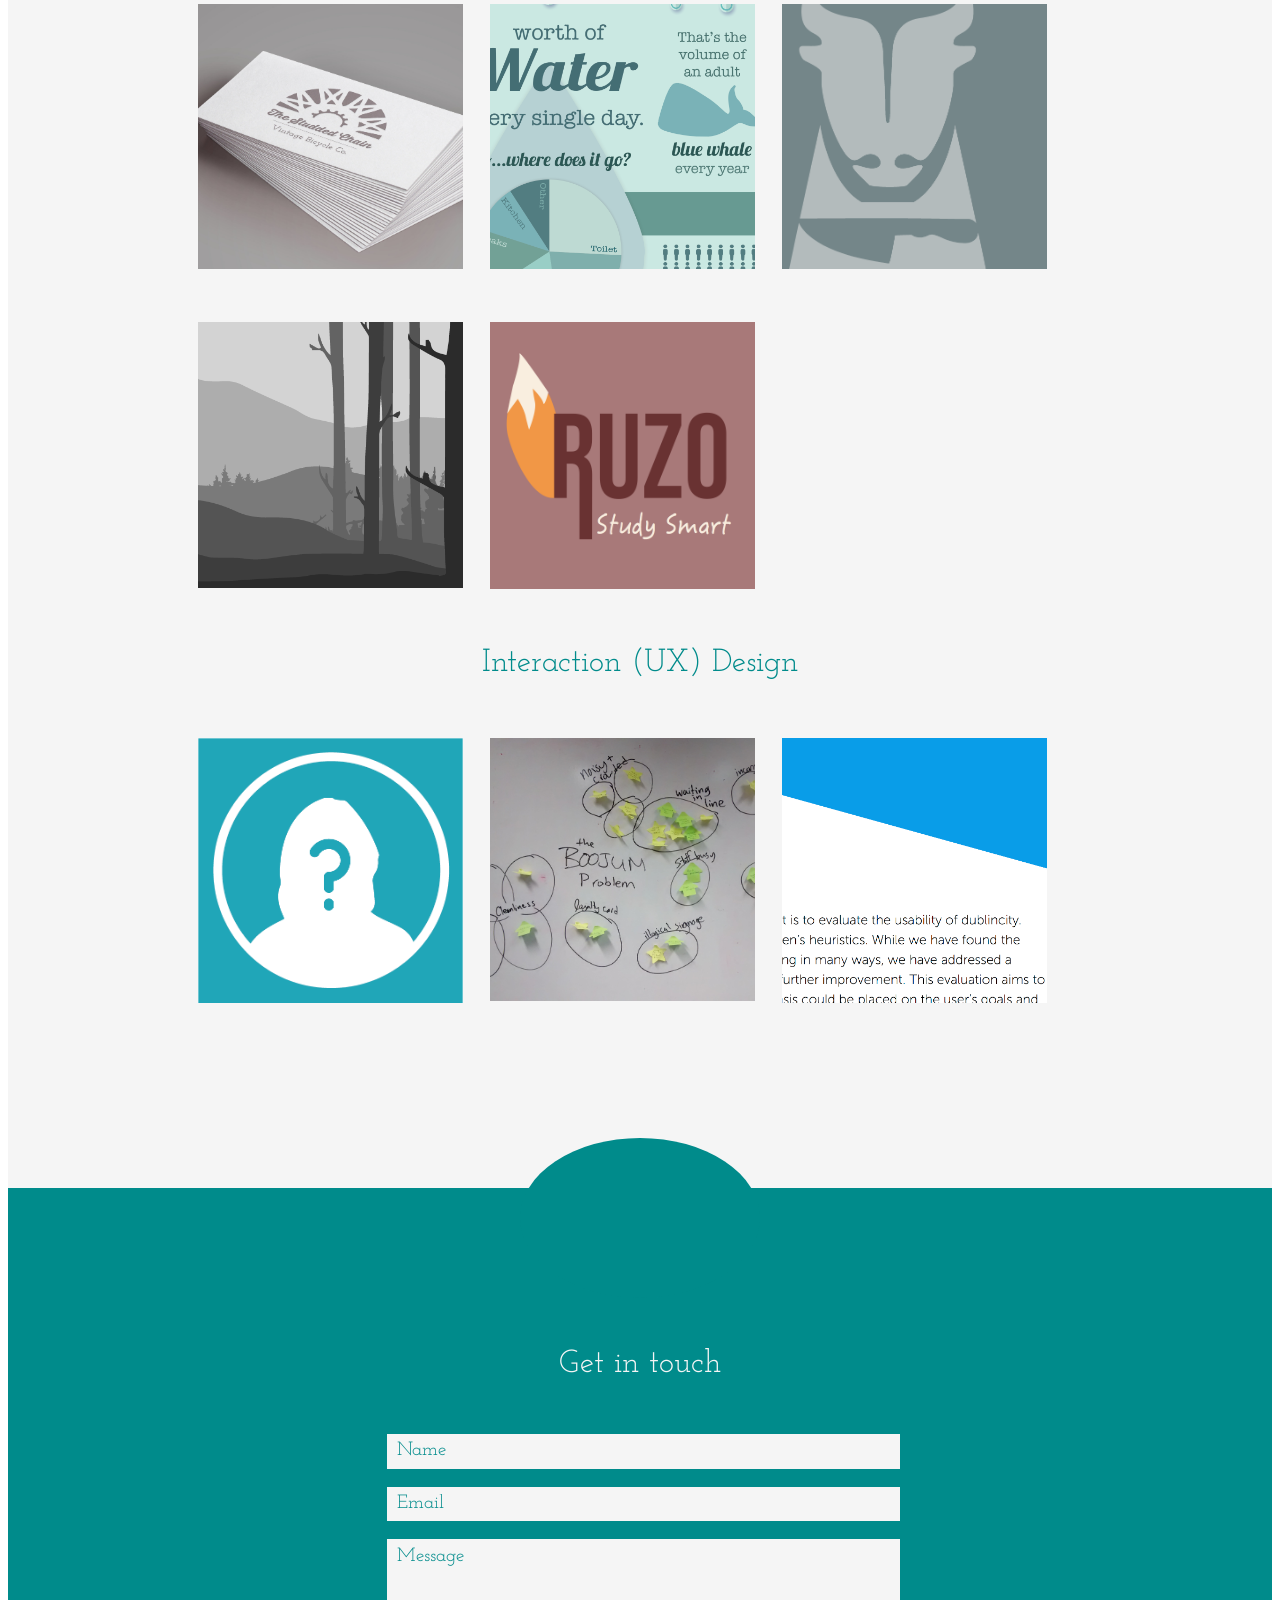
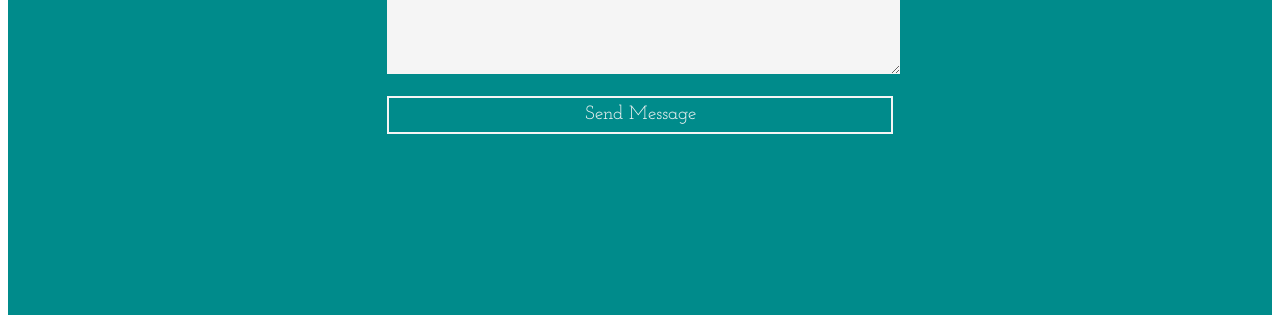
==== commit 43652b55: "Adding contact form." ====
--- a/index.html
+++ b/index.html
@@ -185,16 +185,74 @@
             </svg>
         </div>
         <p id="contactMeText">Get in touch</p>
-        <br><br>
-        <p id="contactMessage">You can contact me at roisin.m.okeeffe@gmail.com, or get in touch on <a href="https://ie.linkedin.com/in/róisín-o-keeffe-108aa84b">LinkedIn!<a/></p>
-
-
-    </div>
-    <!--<object id="testPdf" data="test.pdf" type="application/pdf" width="1200" height="600">-->
-        <!--alt : <a href="test.pdf">test.pdf</a>-->
-    <!--</object>-->
-    
-    <script src='../main.js'></script>
+        <br><br><br>
+        <!--<p id="contactMessage">You can contact me at roisin.m.okeeffe@gmail.com, or get in touch on <a href="https://ie.linkedin.com/in/róisín-o-keeffe-108aa84b">LinkedIn!<a/></p>-->
+
+        <!-- www.123contactform.com script begins here -->
+
+
+        <link href="//dflzqrzibliy5.cloudfront.net/modules/calculations/form/css/form.calculations.css.minified.css?c3feee4" rel="stylesheet" type="text/css"  />
+        <script src="123contactForm.js"></script>
+       <form  class="form js-form" action="http://www.123contactform.com/form-1884322/Contact-Lead-Form" id="mainform123" method="post" name="mainform123" enctype="multipart/form-data">
+        <input type="hidden" name="action" value="verify"/>
+        <input type="hidden" size="30" name="viewformr" id="viewformr" value="cfr_1458925867.5812" />
+        <input type="hidden" name="f_autoresponder" id="f_autoresponder" value="0"/>
+        <input type="hidden" name="special_autoresponder" id="special_autoresponder" value=""/>
+        <input type="hidden" id="language" name="language" value="en"/><input type="hidden" id="language-changed" name="languageChanged" value="no"/><div class="class123_maintable  form-right-aligned container-normal" >
+
+        <div id="fieldcontainer1" class="fieldcontainer currentPage1 currentPageActive  fieldwidth100      " >
+            <div id="row1" class="fieldtype-0-0 row row-fluid currentPage1 currentPageActive">
+                <div class="subitem col-lg-3 rowleft col-md-3 col-sm-3">
+                    </div><div class="subitem col-lg-9 rowright align-left col-md-9 col-sm-9"><input type="hidden" id="errorflagrow1" value=""/><div class="row control-row"><div class="subitem col-lg-12 col-md-12 col-sm-12"><input class="contactInput" placeholder="Name" id="id123-control18122328" name="control18122328"   onclick=" InputActions(this,'row1');" onkeyup=" InputActions(this,'row1');  " onchange="InputRules(18122328); ;  " type="text" value=""/></div></div></div></div>
+        </div>
+        <!-- fieldcontainer ends -->
+        <br>
+        <!-- fieldcontainer -->
+        <div id="fieldcontainer2" class="fieldcontainer currentPage1 currentPageActive  fieldwidth100      "  >
+            <div id="row2" class="fieldtype-0-0 row row-fluid currentPage1 currentPageActive">
+                <div class="subitem col-lg-3 rowleft col-md-3 col-sm-3">
+                    </div><div class="subitem col-lg-9 rowright align-left col-md-9 col-sm-9"><input type="hidden" id="errorflagrow2" value=""/><div class="row control-row"><div class="subitem col-lg-12 col-md-12 col-sm-12"><input class="contactInput" placeholder="Email" id="id123-control18122329" name="control18122329"     onclick=" InputActions(this,'row2');" onkeyup=" InputActions(this,'row2');  " onchange="InputRules(18122329); ;  " type="text" value=""/></div></div></div></div>
+        </div>
+        <!-- fieldcontainer ends -->
+           <br>
+        <!-- fieldcontainer -->
+        <div id="fieldcontainer3" class="fieldcontainer currentPage1 currentPageActive  fieldwidth100      "  >
+            <div id="row3" class="fieldtype-1-0 row row-fluid currentPage1 currentPageActive">
+                <div class="subitem col-lg-3 rowleft col-md-3 col-sm-3">
+                    </div><div class="subitem col-lg-9 rowright align-left col-md-9 col-sm-9"><input type="hidden" id="errorflagrow3" value=""/><div class="row control-row"><div class="subitem col-lg-12 col-md-12 col-sm-12"><div class="textarea-container force_block"><textarea class="contactInput" placeholder="Message" id="id123-control18122330" name="control18122330" onclick=" InputActions(this,'row3');" onkeyup=" InputActions(this,'row3');  " onchange="InputRules(18122330); ;  " rows="4"  ></textarea></div></div><div class="clear"></div></div></div></div>
+        </div>
+        <!-- fieldcontainer ends -->
+           <br>
+
+        <div class="row"><div class="subitem col-lg-12 col-md-12 col-sm-12"><div id="checkout_form_con"></div></div></div>
+        <!-- Buttons begin here -->
+        <div id="fieldcontainer4" class="fieldcontainer thebuttons">
+            <div class="row currentPage1 currentPageActive"><div class="rowright col-lg-9 col-md-9 col-sm-9 col-md-offset-3 col-lg-offset-3 col-sm-offset-3" align="left"><div class="row control-row"><div class="subitem col-lg-12 col-md-12 col-sm-12"><input type="hidden" name="go_back_and_edit" id="go_back_and_edit" value="0" /><button OnClick="  this.style.display='none'; insertPleaseWaitDiv(this,'Please wait...');  " type="submit" class="btn submit-btn formdefaultbut"  style="" id="id123-button-send"  value="Send Email">Send Message</button>
+            </div></div></div>
+            </div>
+            <div class="clear"></div></div>
+        <!-- fieldcontainer ends -->
+        <!-- Buttons end here -->
+    </div>
+
+
+
+        <input type="hidden" name="hiddenfields" id="hiddenfields" value=""/>
+        <input type="hidden" name="hiddenfields_pages" id="hiddenfields_pages" value=""/>
+        <input type="hidden" name="activepage" id="activepage" value="1"/>
+        <input type="hidden" name="totalpages" id="totalpages" value="1"/>
+        <input type="hidden" name="nextpagenr" id="nextpagenr" value="2"/>
+        <input type="hidden" name="prevpagenr" id="prevpagenr" value="0"/>
+        <input type="hidden" name="usage" value="e"/>
+    </form>
+        <div class="clear"></div>
+
+        <!-- www.123contactform.com script ends here -->
+
+
+    </div><!-- end of darkcyan div-->
+
+    <script src='main.js'></script>
 </body>
 <!--<button onclick="findOutY()">Get Y Position</button>-->
 </html>
--- a/main.css
+++ b/main.css
@@ -262,6 +262,16 @@
     text-align: center;
     display: block;
     margin:auto;
+}
+
+.contactInput{
+    background-color: rgba(255, 255, 255, .3);
+    width: 100%;
+    border: none;
+}
+
+#contactTable{
+    margin: auto;
 }
 
 #aboutText{
@@ -405,3 +415,71 @@
 .diaStripes1{
     background-image: repeating-linear-gradient(45deg, transparent, transparent 35px, rgba(255,255,255,.2) 35px, rgba(255,255,255,.2) 70px);
 }
+
+/*CONTACT FORM CSS*/
+#mainform123{
+    width: 40%;
+    margin: auto;
+}
+
+.class123-label{
+    color: whitesmoke;
+    font-family: "Josefin Slab", serif;
+    font-size: 1.2em;
+    line-height: 1.7;
+}
+
+.contactInput{
+    background-color: whitesmoke;
+    padding-left: 5px;
+    color:    darkcyan;
+    font-family: "Josefin Slab", serif;
+    font-size: 1.2em;
+    line-height: 1.7;
+
+}
+
+
+
+::-webkit-input-placeholder { /* WebKit, Blink, Edge */
+    color:    darkcyan;
+    padding-left: 5px;
+}
+:-moz-placeholder { /* Mozilla Firefox 4 to 18 */
+    color:    darkcyan;
+    opacity:  1;
+    padding-left: 5px;
+}
+::-moz-placeholder { /* Mozilla Firefox 19+ */
+    color:    darkcyan;
+    opacity:  1;
+    padding-left: 5px;
+}
+:-ms-input-placeholder { /* Internet Explorer 10-11 */
+    color:    darkcyan;
+    padding-left: 5px;
+}
+:placeholder-shown { /* Standard (https://drafts.csswg.org/selectors-4/#placeholder) */
+    color:    darkcyan;
+    padding-left: 5px;
+}
+
+#id123-button-send{
+    border: 2px solid whitesmoke;
+    color:    whitesmoke;
+    font-family: "Josefin Slab", serif;
+    font-size: 1.2em;
+    line-height: 1.7;
+    background-color: rgba(255, 255, 255, 0);
+    width: 100%;
+}
+
+#id123-button-send:hover{
+    border: 2px solid whitesmoke;
+    color:    darkcyan;
+    font-family: "Josefin Slab", serif;
+    font-size: 1.2em;
+    line-height: 1.7;
+    background-color: whitesmoke;
+    width: 100%;
+}
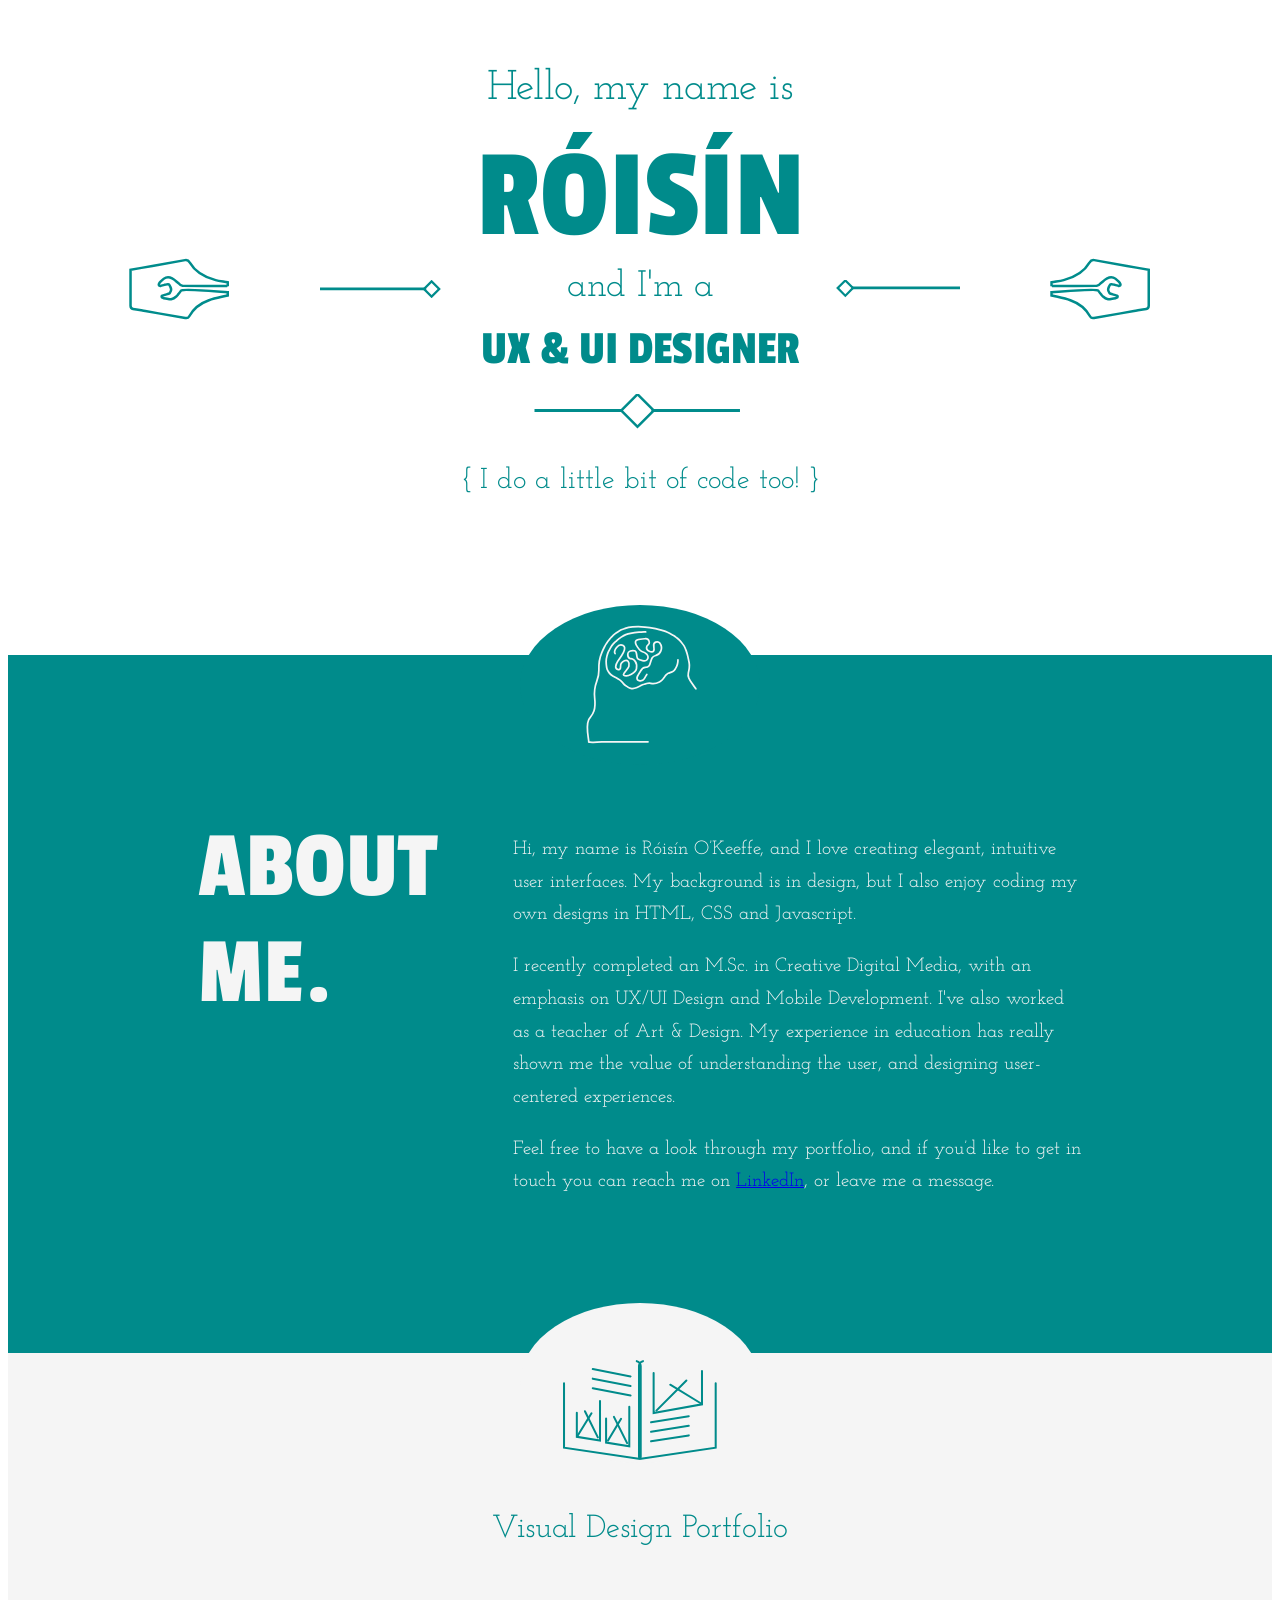
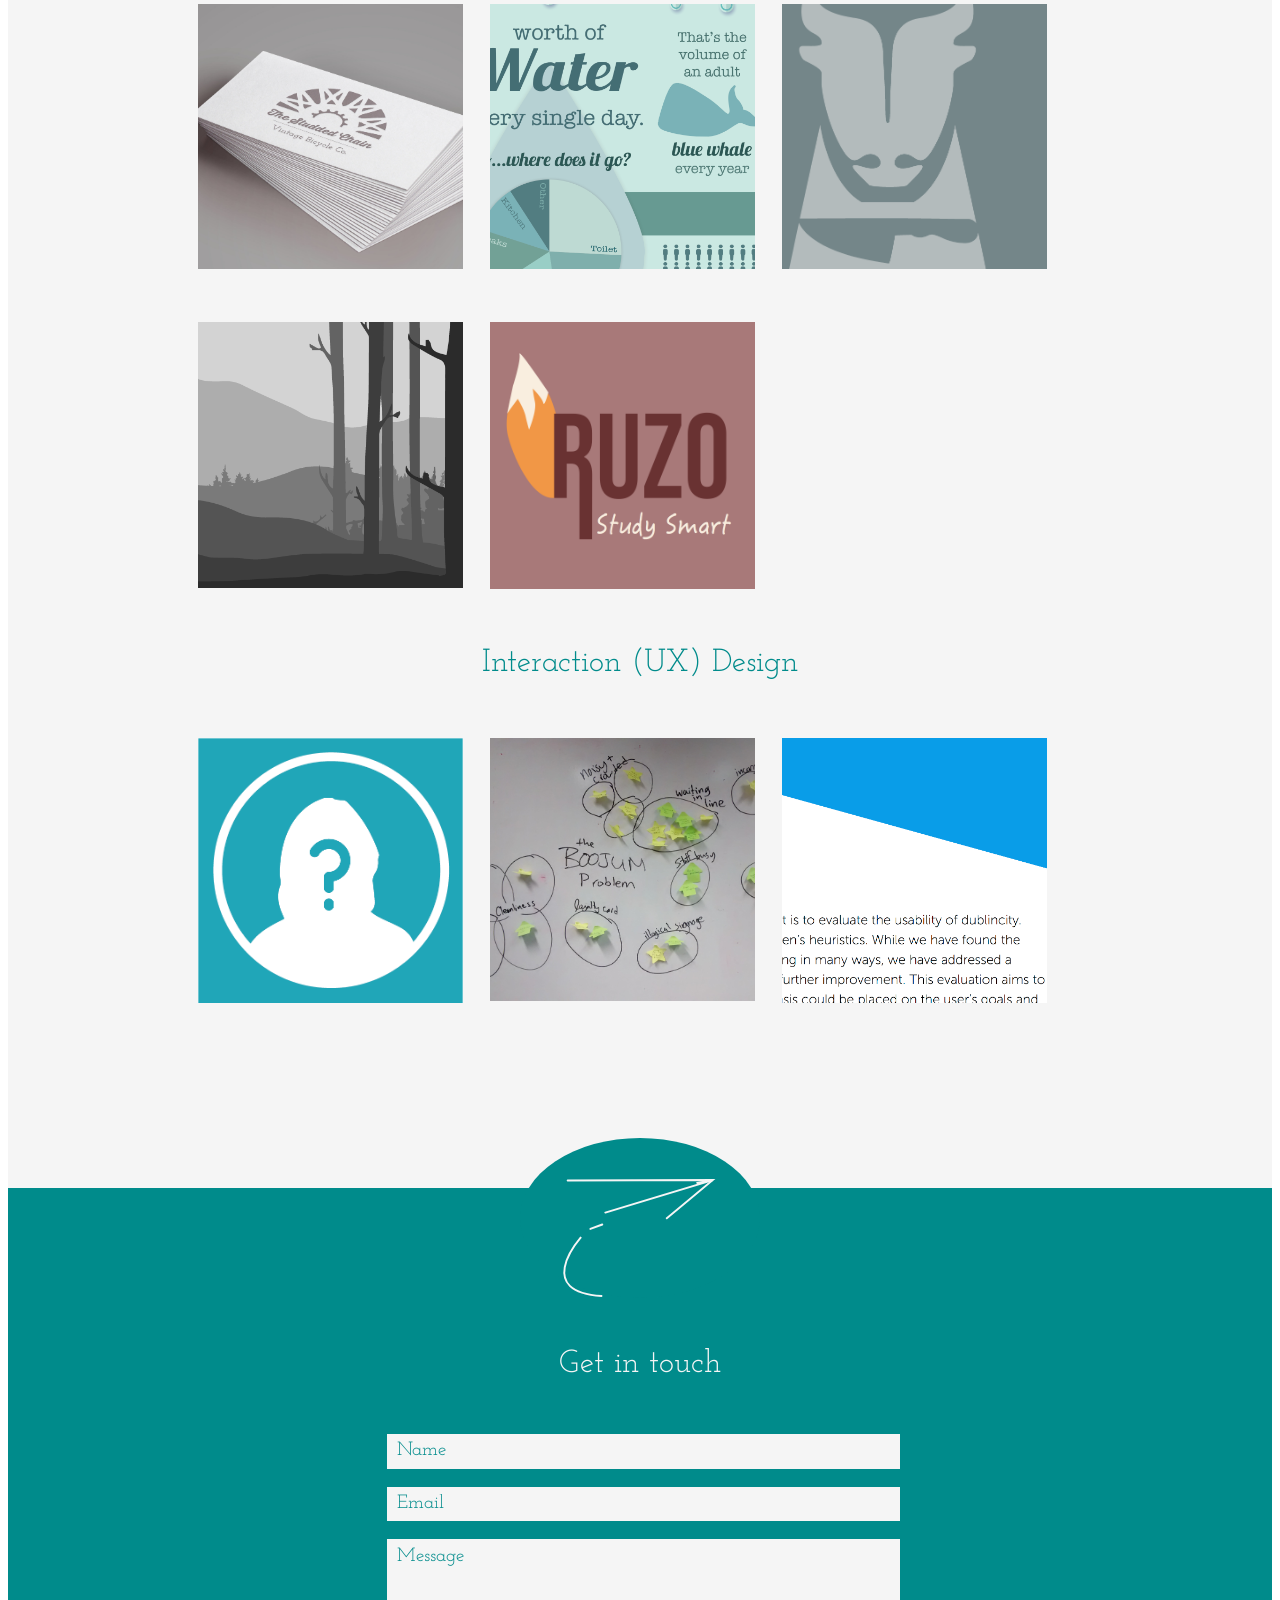
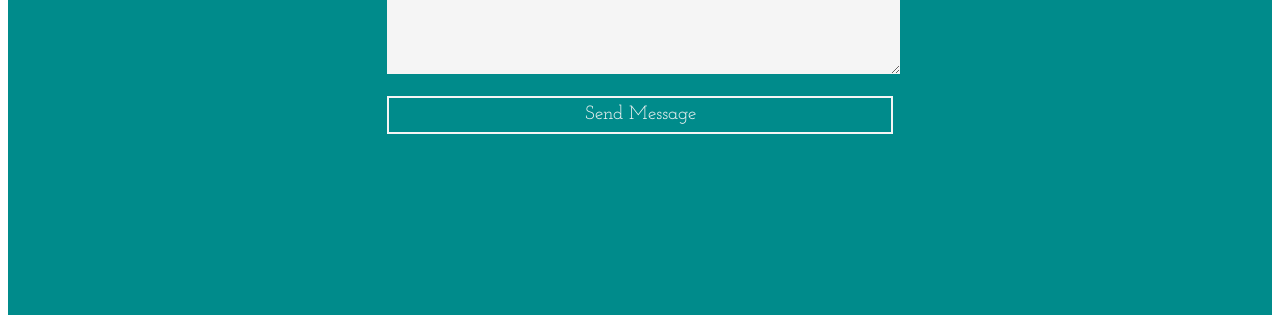
==== commit 9a966acd: "Adding line to head of html to make media query work (hopefully - pushing to test)" ====
--- a/index.html
+++ b/index.html
@@ -2,6 +2,7 @@
 <html>
 <head lang="en">
     <meta charset="UTF-8">
+    <meta name="viewport" content="width=device-width, initial-scale=1.0">
     <title></title>
     <link href='https://fonts.googleapis.com/css?family=Josefin+Slab:400,300,600,700' rel='stylesheet' type='text/css'>
     <link href='https://fonts.googleapis.com/css?family=Walter+Turncoat' rel='stylesheet' type='text/css'>
@@ -65,14 +66,14 @@
             </div>
             <div id="smallAbout" class="col span_2_of_3b">
                 <p>Hi, my name is Róisín O’Keeffe, and I love creating elegant, intuitive user interfaces. My background is
-                    in design, but I also get a kick out of coding my own designs in HTML, CSS and Javascript.
+                    in design, but I also enjoy coding my own designs in HTML, CSS and Javascript.
                 </p>
-                <p>I’m currently doing an M.Sc. in Creative Digital Media, with an emphasis on UX/UI Design and Mobile Development.
-                    Before that, I was a teacher of Art & Design. My experience in education has really shown me the value of understanding
+                <p>I recently completed an M.Sc. in Creative Digital Media, with an emphasis on UX/UI Design and Mobile Development.
+                    I've also worked as a teacher of Art & Design. My experience in education has really shown me the value of understanding
                     the user, and designing user-centered experiences.
                 </p>
-                <p>Feel free to have a look through my portfolio, and if you’d like to get in touch you can reach me at
-                    roisin.m.okeeffe@gmail.com
+                <p>Feel free to have a look through my portfolio, and if you’d like to get in touch you can reach me on <a href="https://ie.linkedin.com/in/róisín-o-keeffe-108aa84b
+">LinkedIn</a>, or leave me a message.
                 </p>
             </div>
         </div>
@@ -218,8 +219,9 @@
         <!-- fieldcontainer -->
         <div id="fieldcontainer3" class="fieldcontainer currentPage1 currentPageActive  fieldwidth100      "  >
             <div id="row3" class="fieldtype-1-0 row row-fluid currentPage1 currentPageActive">
-                <div class="subitem col-lg-3 rowleft col-md-3 col-sm-3">
-                    </div><div class="subitem col-lg-9 rowright align-left col-md-9 col-sm-9"><input type="hidden" id="errorflagrow3" value=""/><div class="row control-row"><div class="subitem col-lg-12 col-md-12 col-sm-12"><div class="textarea-container force_block"><textarea class="contactInput" placeholder="Message" id="id123-control18122330" name="control18122330" onclick=" InputActions(this,'row3');" onkeyup=" InputActions(this,'row3');  " onchange="InputRules(18122330); ;  " rows="4"  ></textarea></div></div><div class="clear"></div></div></div></div>
+                <div class="subitem col-lg-3 rowleft col-md-3 col-sm-3"></div>
+                <div class="subitem col-lg-9 rowright align-left col-md-9 col-sm-9">
+                    <input type="hidden" id="errorflagrow3" value=""/><div class="row control-row"><div class="subitem col-lg-12 col-md-12 col-sm-12"><div class="textarea-container force_block"><textarea class="contactInput" placeholder="Message" id="id123-control18122330" name="control18122330" onclick=" InputActions(this,'row3');" onkeyup=" InputActions(this,'row3');  " onchange="InputRules(18122330); ;  " rows="4"  ></textarea></div></div><div class="clear"></div></div></div></div>
         </div>
         <!-- fieldcontainer ends -->
            <br>
@@ -227,7 +229,7 @@
         <div class="row"><div class="subitem col-lg-12 col-md-12 col-sm-12"><div id="checkout_form_con"></div></div></div>
         <!-- Buttons begin here -->
         <div id="fieldcontainer4" class="fieldcontainer thebuttons">
-            <div class="row currentPage1 currentPageActive"><div class="rowright col-lg-9 col-md-9 col-sm-9 col-md-offset-3 col-lg-offset-3 col-sm-offset-3" align="left"><div class="row control-row"><div class="subitem col-lg-12 col-md-12 col-sm-12"><input type="hidden" name="go_back_and_edit" id="go_back_and_edit" value="0" /><button OnClick="  this.style.display='none'; insertPleaseWaitDiv(this,'Please wait...');  " type="submit" class="btn submit-btn formdefaultbut"  style="" id="id123-button-send"  value="Send Email">Send Message</button>
+            <div class="row currentPage1 currentPageActive"><div class="rowright col-lg-9 col-md-9 col-sm-9 col-md-offset-3 col-lg-offset-3 col-sm-offset-3" align="left"><div class="row control-row"><div class="subitem col-lg-12 col-md-12 col-sm-12"><input type="hidden" name="go_back_and_edit" id="go_back_and_edit" value="0" /><button OnClick="  this.style.display='none'; insertPleaseWaitDiv(this,'Please wait...');  " type="submit" class="btn submit-btn formdefaultbut"  style="colo" id="id123-button-send"  value="Send Email">Send Message</button>
             </div></div></div>
             </div>
             <div class="clear"></div></div>
--- a/main.css
+++ b/main.css
@@ -381,7 +381,92 @@
     margin: 1% 0 1% 7%;
 }
 
+
+
+
+
+.diaStripes1{
+    background-image: repeating-linear-gradient(45deg, transparent, transparent 35px, rgba(255,255,255,.2) 35px, rgba(255,255,255,.2) 70px);
+}
+
+/*CONTACT FORM CSS*/
+#mainform123{
+    width: 40%;
+    margin: auto;
+}
+
+.class123-label{
+    color: whitesmoke;
+    font-family: "Josefin Slab", serif;
+    font-size: 1.2em;
+    line-height: 1.7;
+}
+
+.contactInput{
+    background-color: whitesmoke;
+    padding-left: 5px;
+    color:    darkcyan;
+    font-family: "Josefin Slab", serif;
+    font-size: 1.2em;
+    line-height: 1.7;
+
+}
+
+
+
+::-webkit-input-placeholder { /* WebKit, Blink, Edge */
+    color:    darkcyan;
+    padding-left: 5px;
+}
+:-moz-placeholder { /* Mozilla Firefox 4 to 18 */
+    color:    darkcyan;
+    opacity:  1;
+    padding-left: 5px;
+}
+::-moz-placeholder { /* Mozilla Firefox 19+ */
+    color:    darkcyan;
+    opacity:  1;
+    padding-left: 5px;
+}
+:-ms-input-placeholder { /* Internet Explorer 10-11 */
+    color:    darkcyan;
+    padding-left: 5px;
+}
+:placeholder-shown { /* Standard (https://drafts.csswg.org/selectors-4/#placeholder) */
+    color:    darkcyan;
+    padding-left: 5px;
+}
+
+#id123-button-send{
+    border: 2px solid whitesmoke;
+    color:    whitesmoke;
+    font-family: "Josefin Slab", serif;
+    font-size: 1.2em;
+    line-height: 1.7;
+    background-color: rgba(255, 255, 255, 0);
+    width: 100%;
+}
+
+#id123-button-send:hover{
+    border: 2px solid whitesmoke;
+    color:    darkcyan;
+    font-family: "Josefin Slab", serif;
+    font-size: 1.2em;
+    line-height: 1.7;
+    background-color: whitesmoke;
+    width: 100%;
+}
+
 /*  GO FULL WIDTH BELOW 480 PIXELS */
+
+@media screen and (max-width: 480px) {
+    #penLeft{opacity: 0;}
+    #penRight{opacity: 0;}
+    #decoRight{opacity: 0;}
+    #decoLeft{opacity: 0;}
+    #mainform123{width: 90%;}
+}
+
 @media only screen and (max-width: 480px) {
     .col {  margin: 6% 0 6% 0%; }
     .span_3_of_3, .span_1_of_2, .span_1_of_3, .span_1_of_3b, .span_2_of_3b  { width: 100%; }
@@ -408,78 +493,4 @@
     #penLeft{left: 5%}
     #penRight{right: 5%}
 
-}
-
-
-
-.diaStripes1{
-    background-image: repeating-linear-gradient(45deg, transparent, transparent 35px, rgba(255,255,255,.2) 35px, rgba(255,255,255,.2) 70px);
-}
-
-/*CONTACT FORM CSS*/
-#mainform123{
-    width: 40%;
-    margin: auto;
-}
-
-.class123-label{
-    color: whitesmoke;
-    font-family: "Josefin Slab", serif;
-    font-size: 1.2em;
-    line-height: 1.7;
-}
-
-.contactInput{
-    background-color: whitesmoke;
-    padding-left: 5px;
-    color:    darkcyan;
-    font-family: "Josefin Slab", serif;
-    font-size: 1.2em;
-    line-height: 1.7;
-
-}
-
-
-
-::-webkit-input-placeholder { /* WebKit, Blink, Edge */
-    color:    darkcyan;
-    padding-left: 5px;
-}
-:-moz-placeholder { /* Mozilla Firefox 4 to 18 */
-    color:    darkcyan;
-    opacity:  1;
-    padding-left: 5px;
-}
-::-moz-placeholder { /* Mozilla Firefox 19+ */
-    color:    darkcyan;
-    opacity:  1;
-    padding-left: 5px;
-}
-:-ms-input-placeholder { /* Internet Explorer 10-11 */
-    color:    darkcyan;
-    padding-left: 5px;
-}
-:placeholder-shown { /* Standard (https://drafts.csswg.org/selectors-4/#placeholder) */
-    color:    darkcyan;
-    padding-left: 5px;
-}
-
-#id123-button-send{
-    border: 2px solid whitesmoke;
-    color:    whitesmoke;
-    font-family: "Josefin Slab", serif;
-    font-size: 1.2em;
-    line-height: 1.7;
-    background-color: rgba(255, 255, 255, 0);
-    width: 100%;
-}
-
-#id123-button-send:hover{
-    border: 2px solid whitesmoke;
-    color:    darkcyan;
-    font-family: "Josefin Slab", serif;
-    font-size: 1.2em;
-    line-height: 1.7;
-    background-color: whitesmoke;
-    width: 100%;
 }
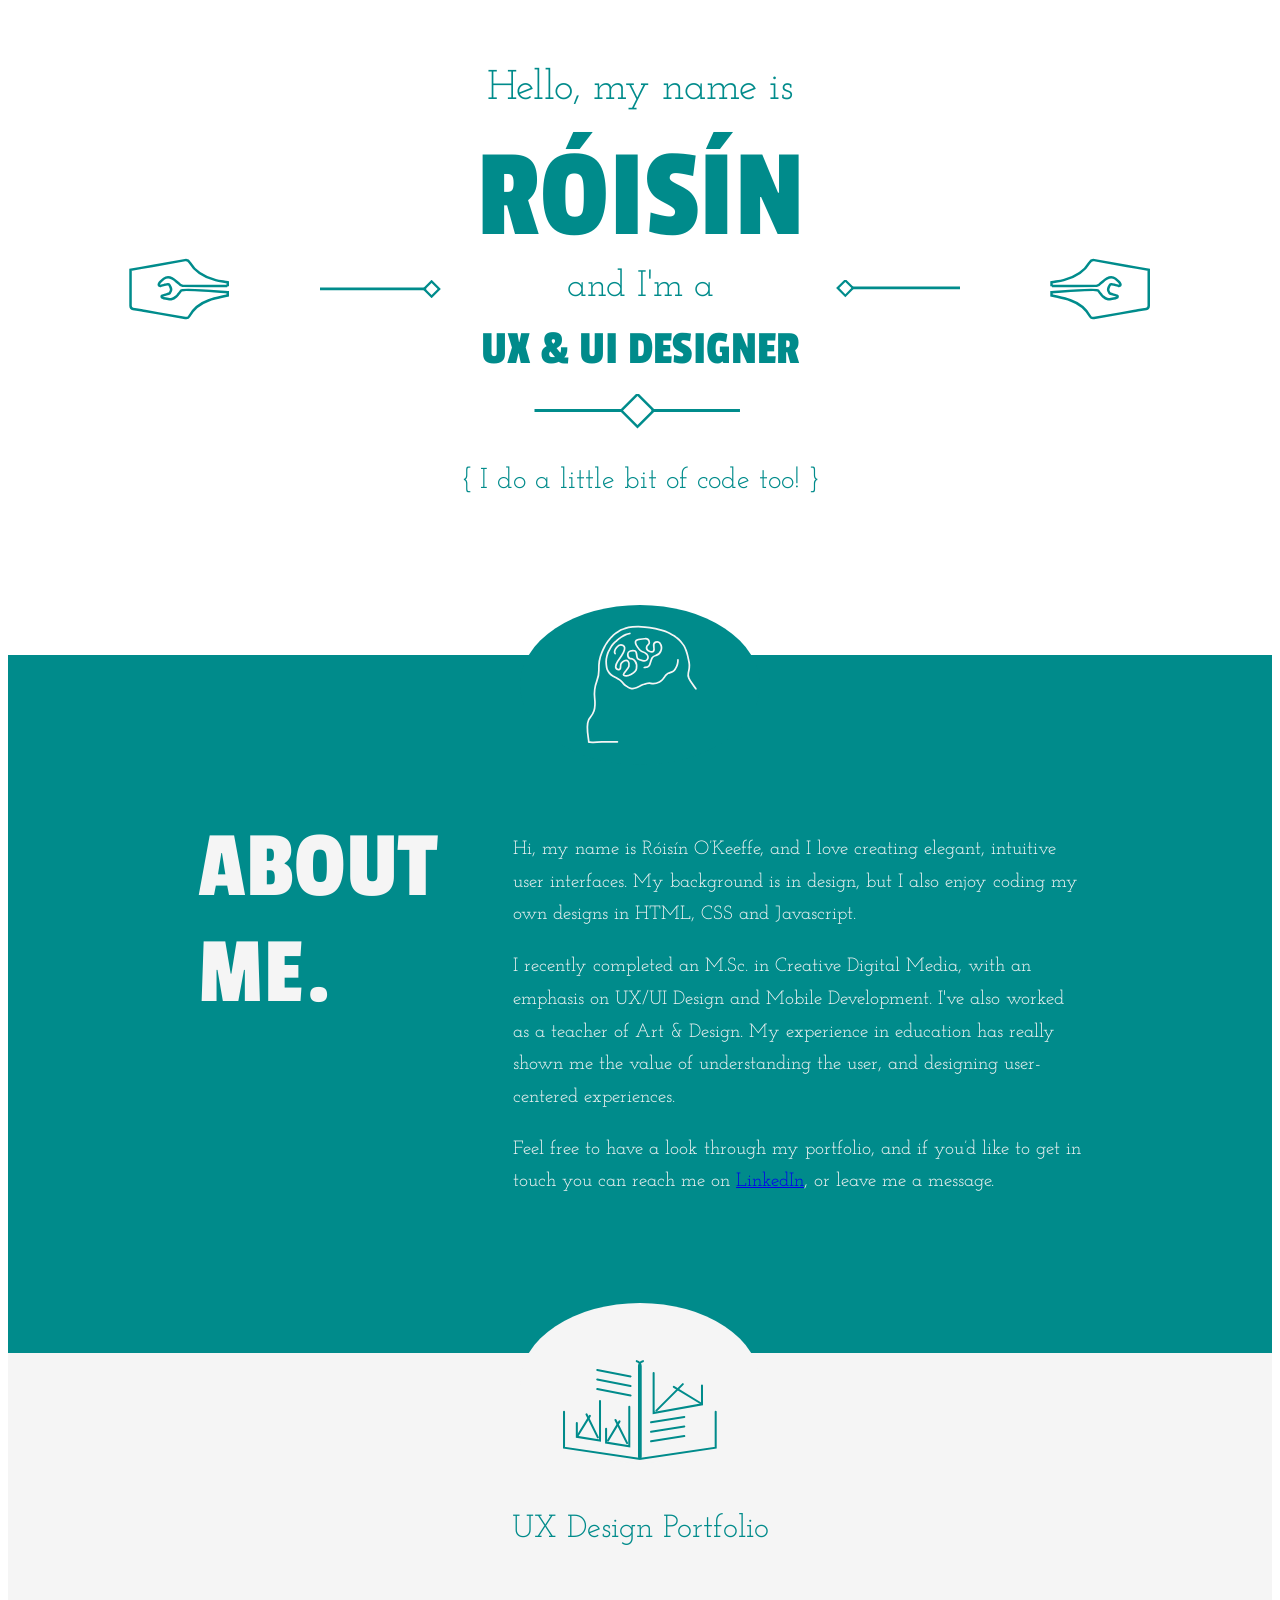
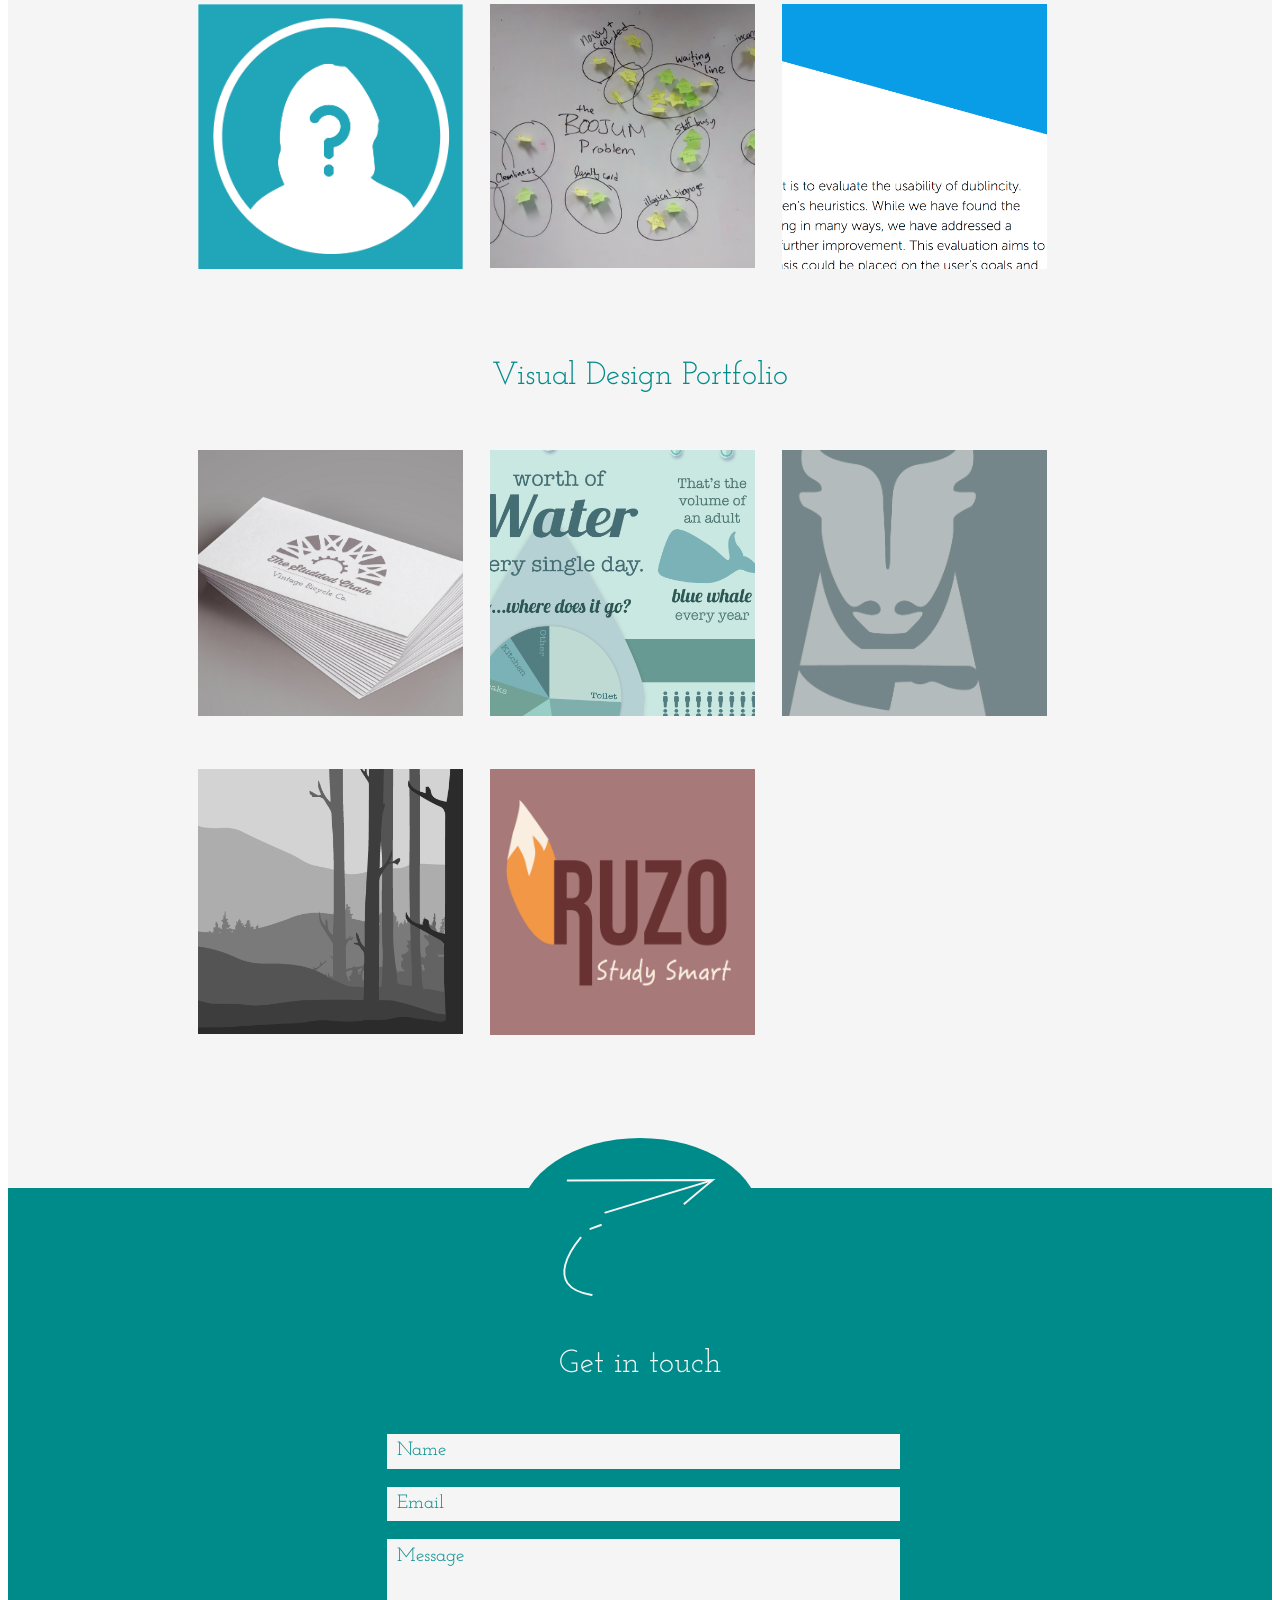
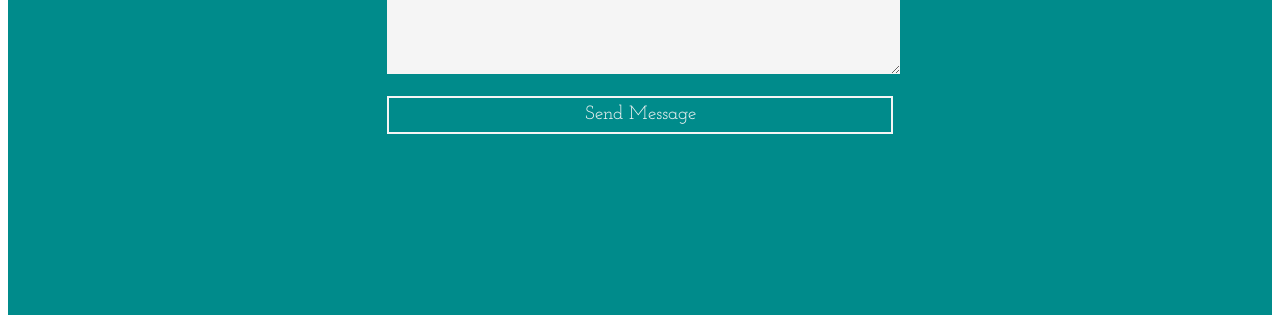
==== commit 402c7551: "Adding content to Boojum page" ====
--- a/index.html
+++ b/index.html
@@ -113,6 +113,21 @@
                 </g>
             </svg>
         </div>
+        <div class="portSectionHeader">UX Design Portfolio</div>
+        <br>
+        <div class="section group">
+            <a href="paulProject.html" id="paulPort">
+                <img border="0" alt="W3Schools" src="images/paulSquare.png" class="col span_1_of_3">
+            </a>
+            <a href="boojumProject.html" id="boojumPort">
+                <img border="0" alt="W3Schools" src="images/boojumSquare.jpg" class="col span_1_of_3">
+            </a>
+            <a href="dublinCityReport.html" id="dublinPort">
+                <img border="0" alt="W3Schools" src="images/dublinCity.png" class="col span_1_of_3">
+            </a>
+        </div>
+        <br><br>
+
         <span>Visual Design Portfolio</span>
         <br>
         <br>
@@ -146,21 +161,7 @@
                 <img border="0" alt="W3Schools" src="images/ruzoLogo.png" class="col span_1_of_3">
             </a>
         </div>
-        <br>
-        <div class="portSectionHeader">Interaction (UX) Design</div>
-        <br>
-        <div class="section group">
-            <a href="paulProject.html" id="paulPort">
-                <img border="0" alt="W3Schools" src="images/paulSquare.png" class="col span_1_of_3">
-            </a>
-            <a href="boojumProject.html" id="boojumPort">
-                <img border="0" alt="W3Schools" src="images/boojumSquare.jpg" class="col span_1_of_3">
-            </a>
-            <a href="dublinCityReport.html" id="dublinPort">
-                <img border="0" alt="W3Schools" src="images/dublinCity.png" class="col span_1_of_3">
-            </a>
-        </div>
-        <br>
+
         <!--<div class="portSectionHeader">Coding Projects</div>-->
         <!--<br>-->
         <!--<div class="section group">-->
--- a/main.css
+++ b/main.css
@@ -383,8 +383,6 @@
 
 
 
-
-
 .diaStripes1{
     background-image: repeating-linear-gradient(45deg, transparent, transparent 35px, rgba(255,255,255,.2) 35px, rgba(255,255,255,.2) 70px);
 }
@@ -478,10 +476,6 @@
     #uxUi {font-size: 4em;}
     #andCoder {font-size: 1.5em;}
     #smallAbout{font-size: 1.2em}
-    #decoLeft{display: none}
-    #decoRight{display: none}
-    #penLeft{display: none}
-    #penRight{display: none}
 }
 
 /*  FOR TABLETS */
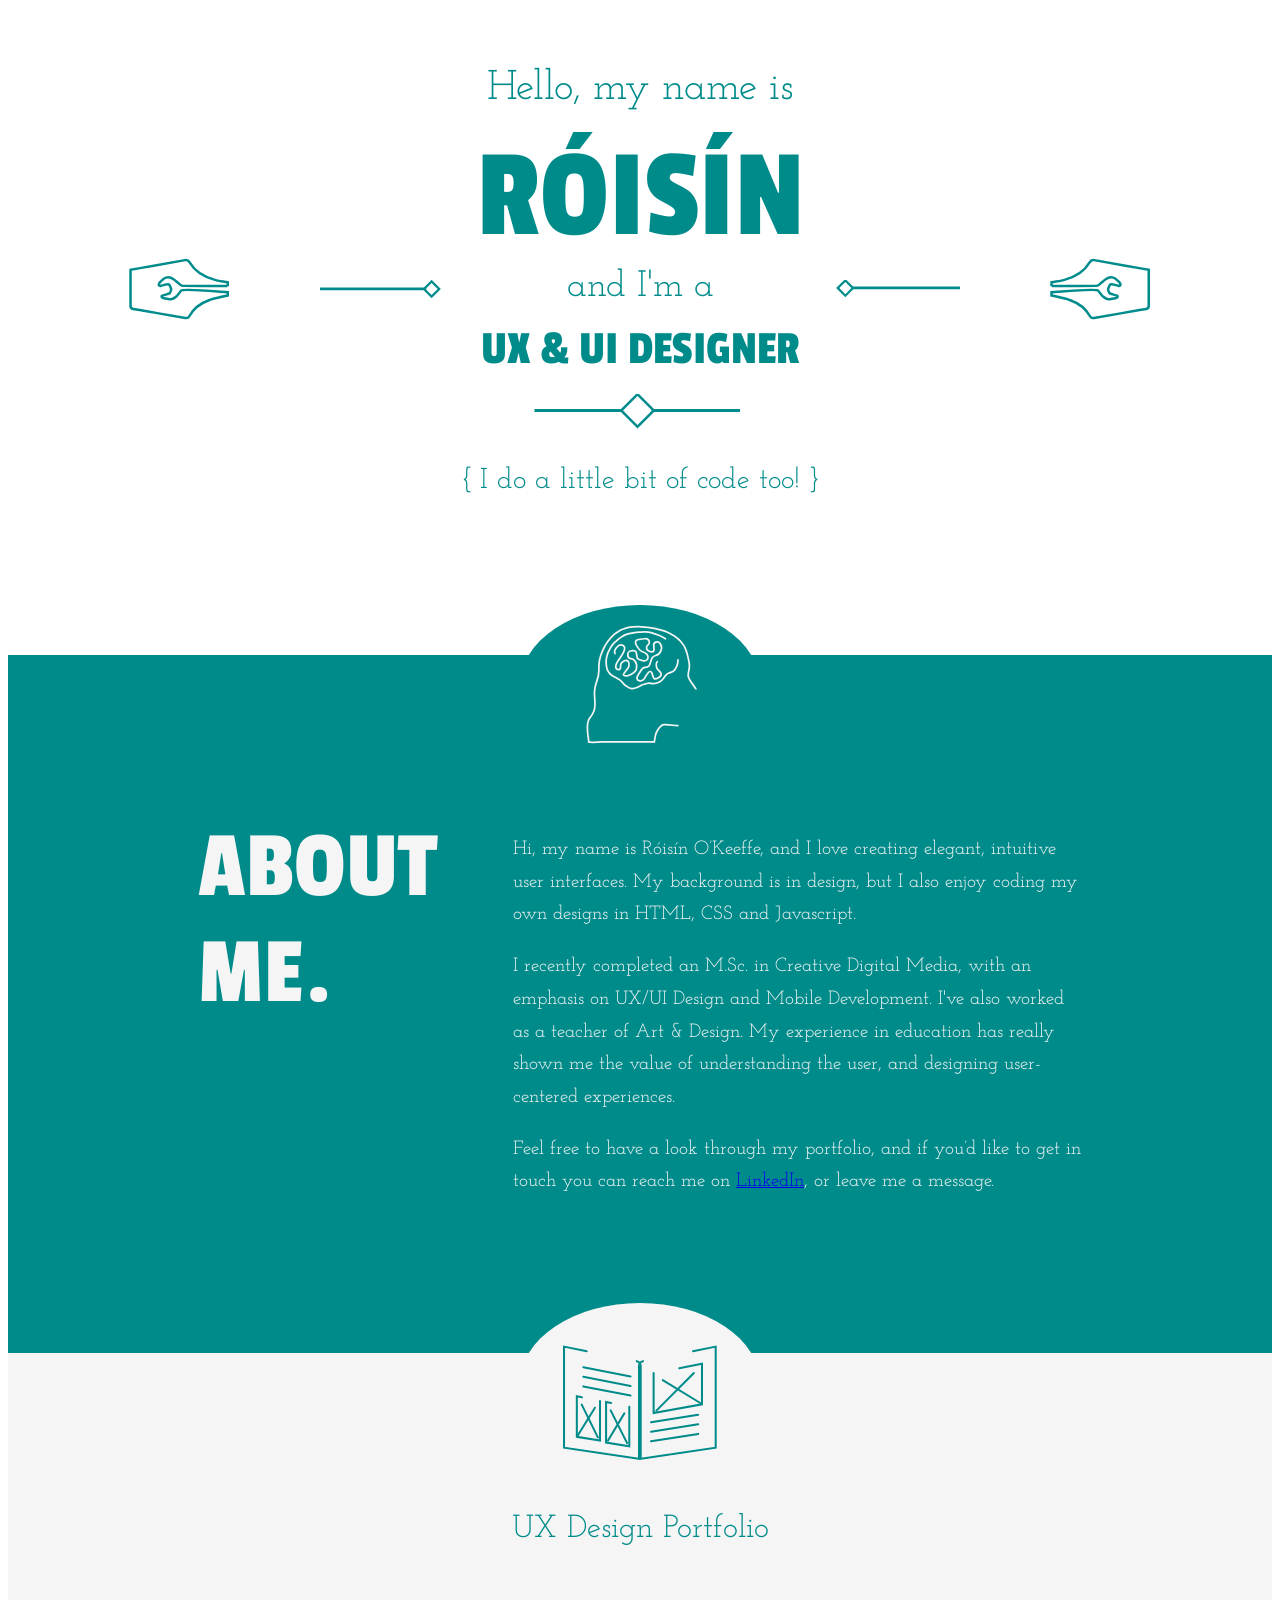
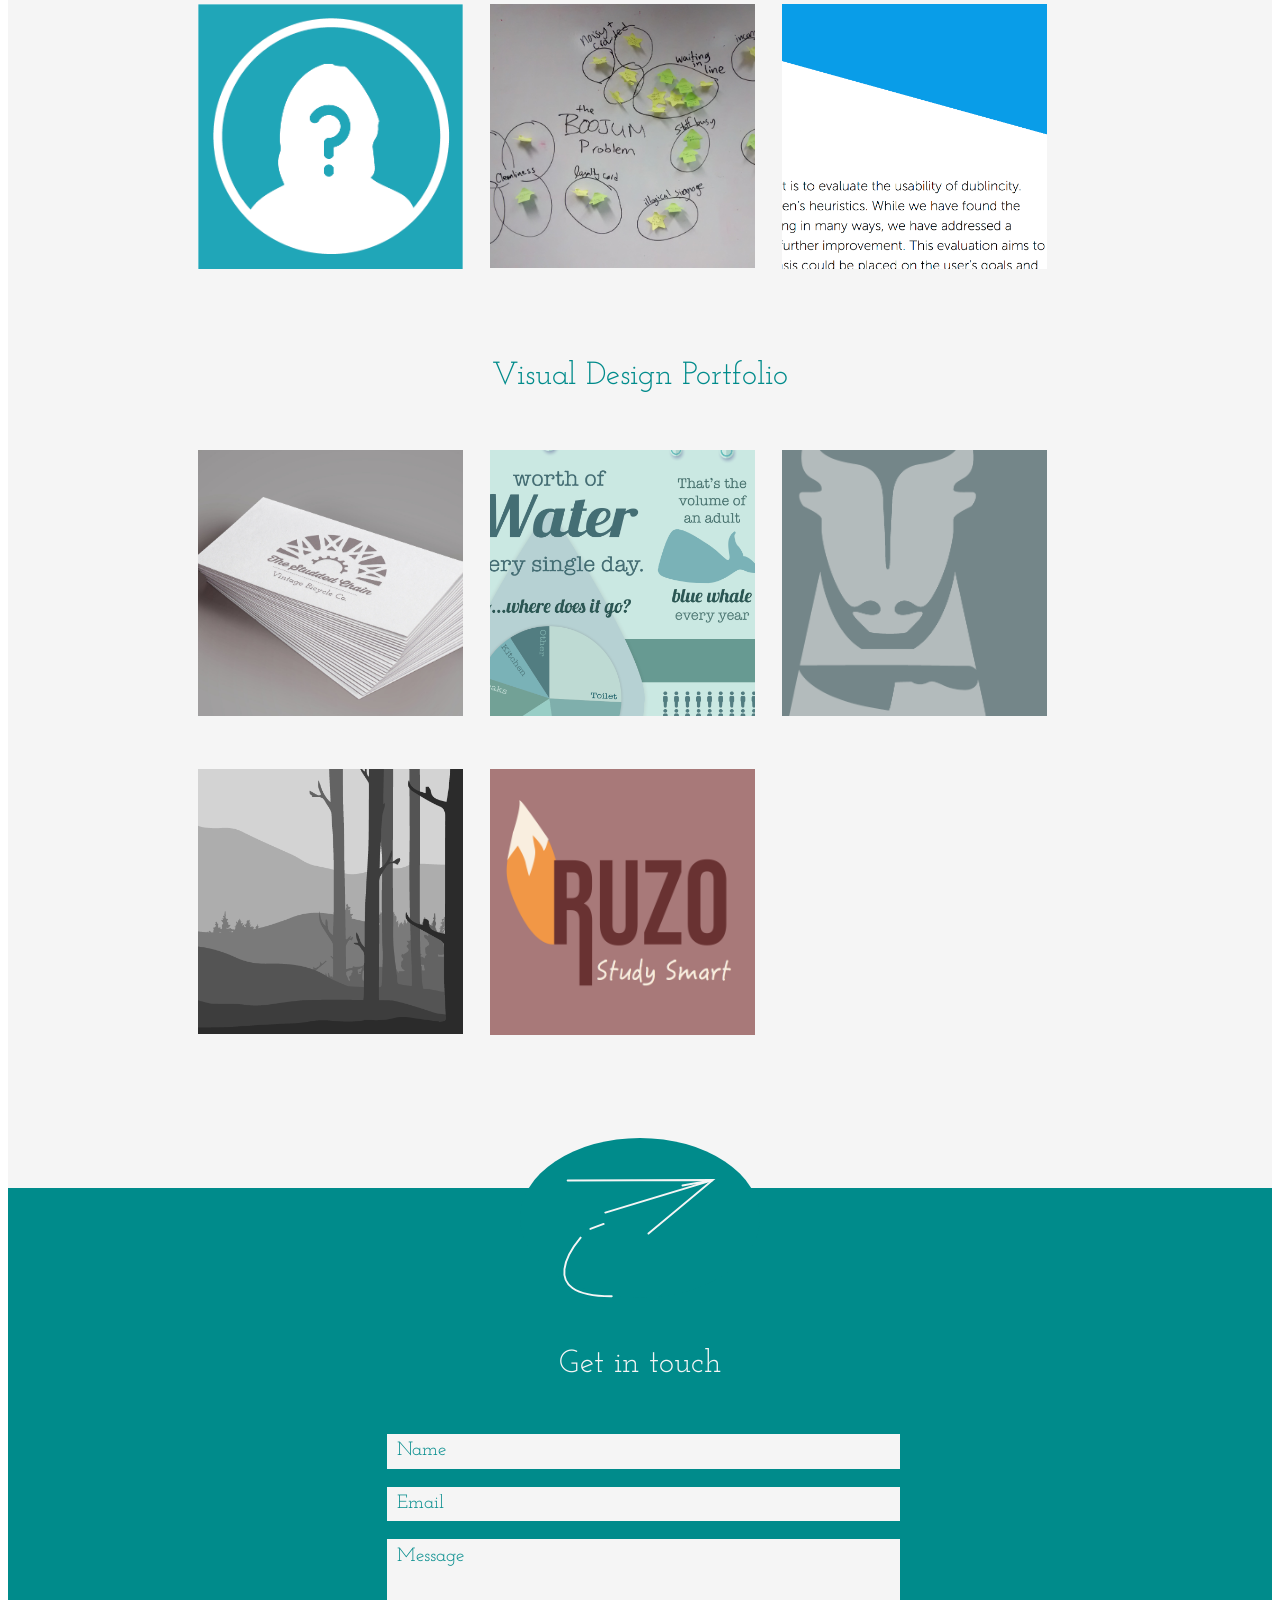
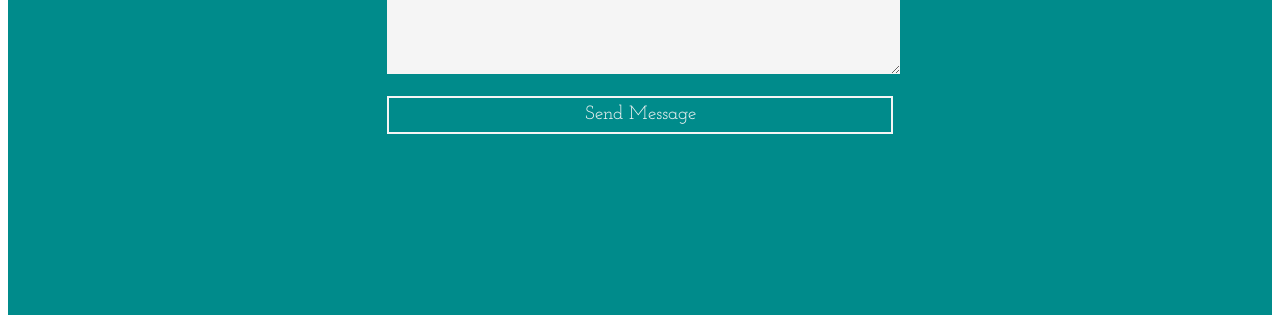
==== commit 62438e5a: "Adding content (Incl pdf) to dublin city council page." ====
--- a/index.html
+++ b/index.html
@@ -237,9 +237,6 @@
         <!-- fieldcontainer ends -->
         <!-- Buttons end here -->
     </div>
-
-
-
         <input type="hidden" name="hiddenfields" id="hiddenfields" value=""/>
         <input type="hidden" name="hiddenfields_pages" id="hiddenfields_pages" value=""/>
         <input type="hidden" name="activepage" id="activepage" value="1"/>
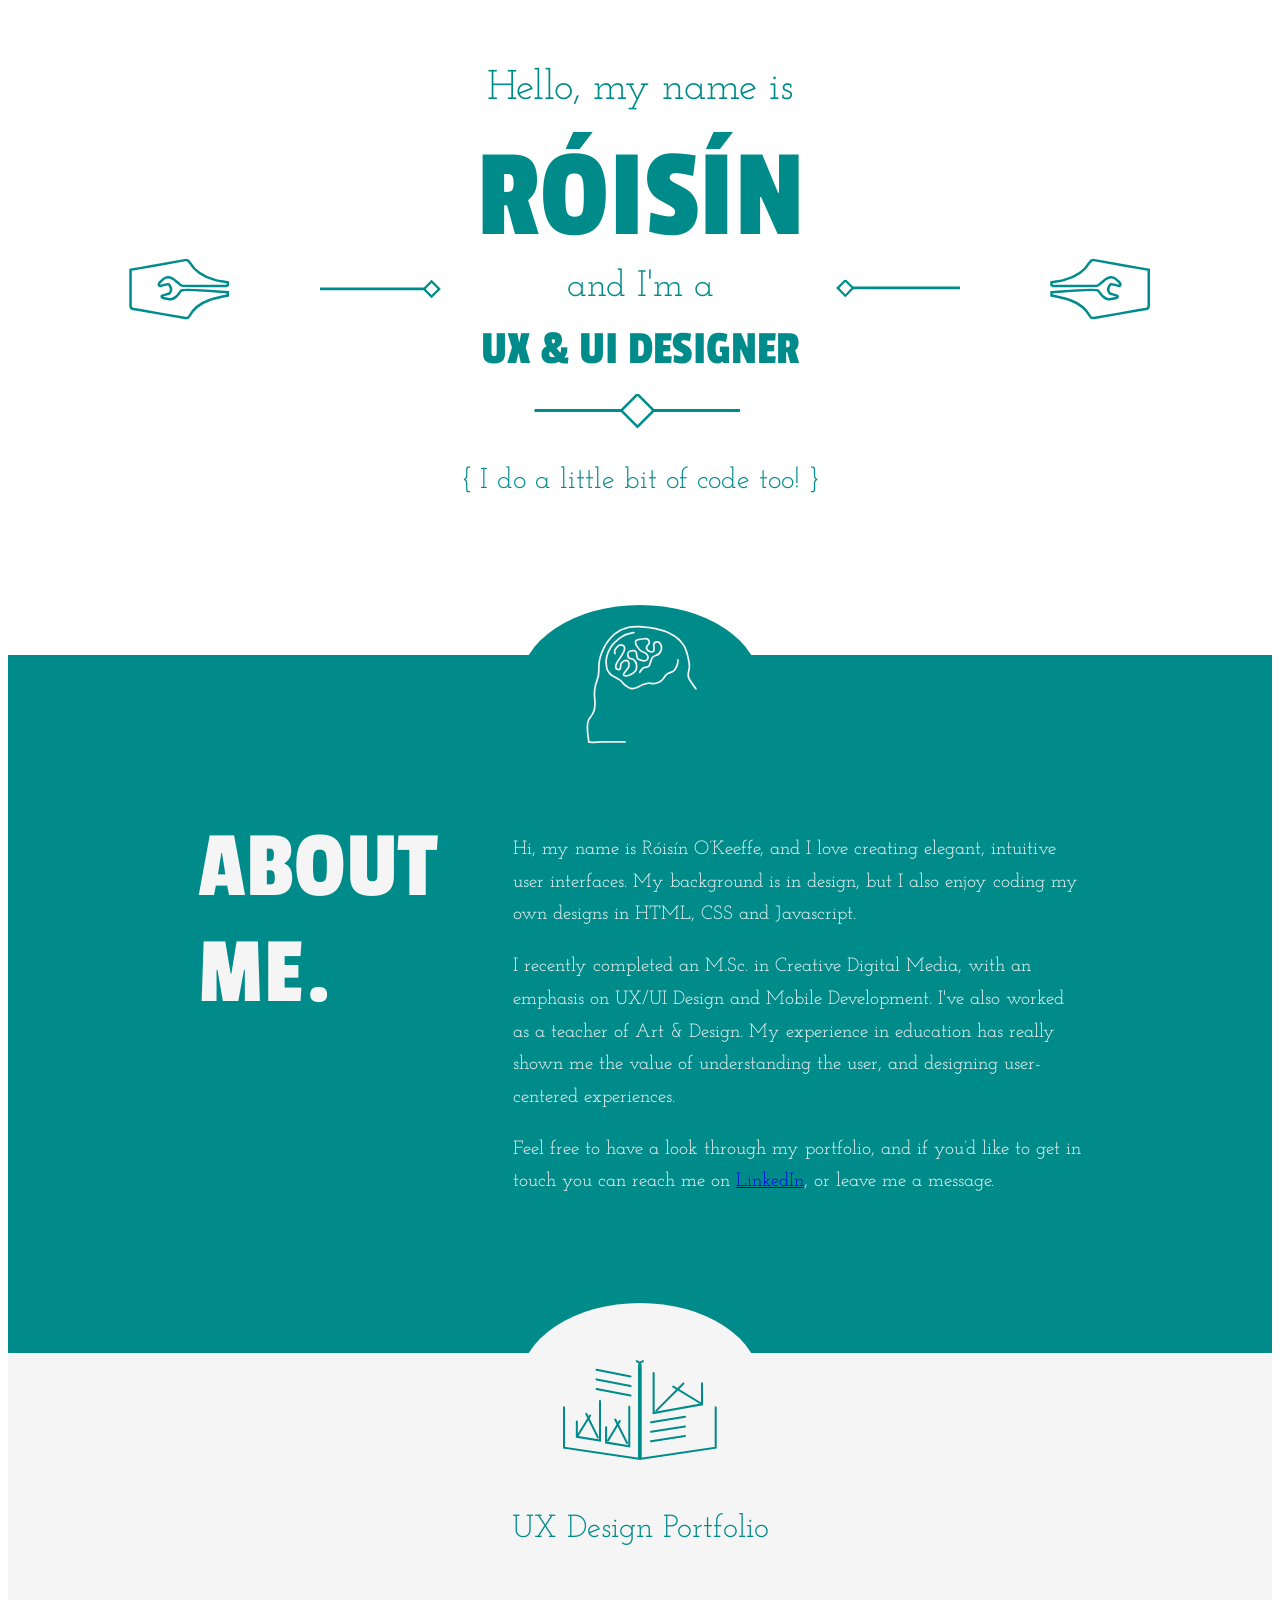
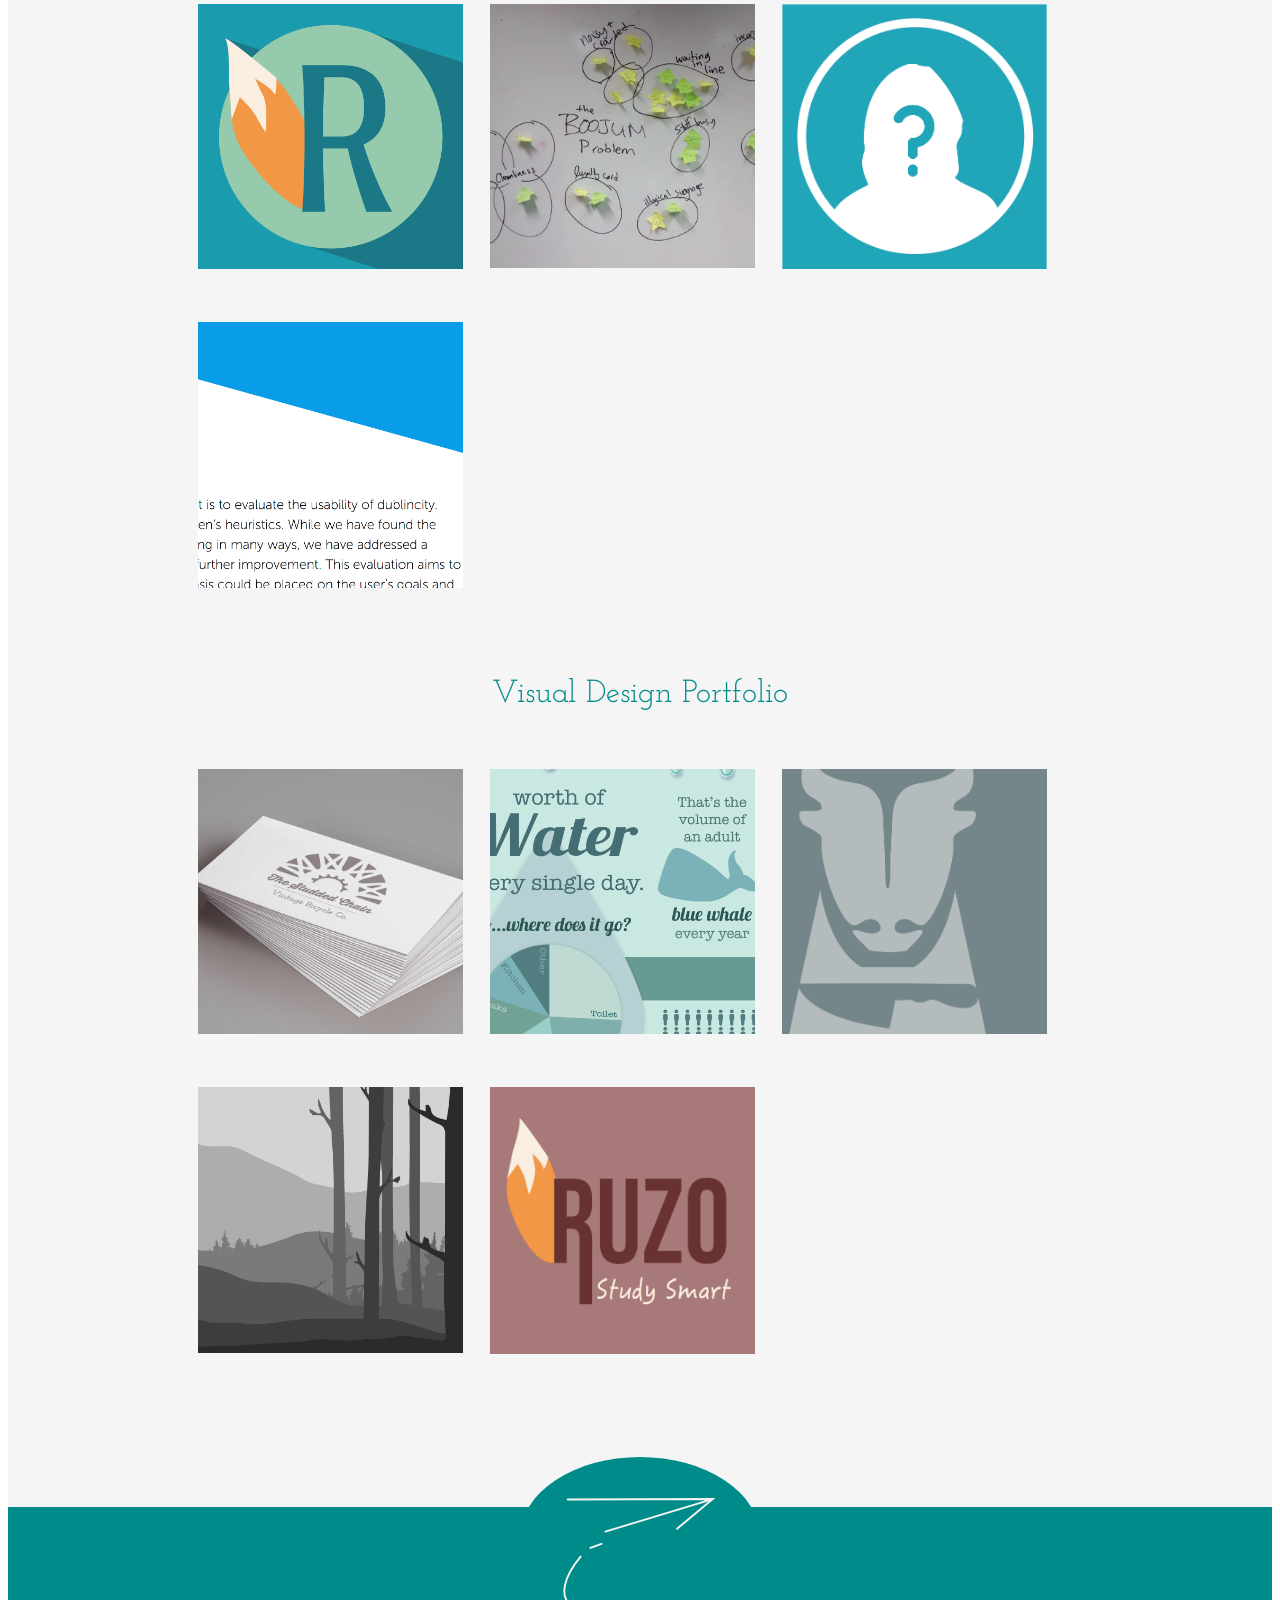
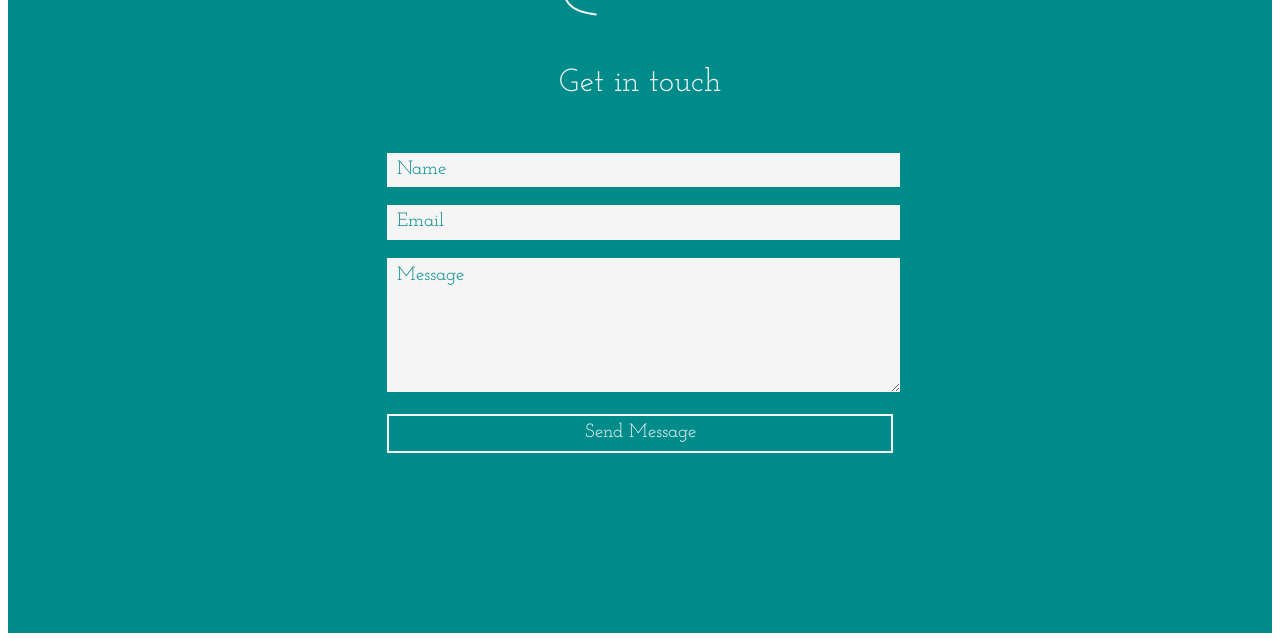
==== commit 2564f43f: "Deleted extra commented out code from HTML. Added alt text to images on home page. Added page for Ru" ====
--- a/index.html
+++ b/index.html
@@ -23,7 +23,6 @@
         <!--</ul>-->
     <!--</div>-->
     <div id="titleDiv" class="diaStripes1">
-        <!--<span id="hello">HI</span><br>-->
         <span id="myNameIs">Hello, my name is</span><br><br>
         <span id="roisin">RÓISÍN</span><br>
         <svg id="penLeft" viewBox="0 0 103 65" version="1.1"><path d="M54 81.6C55.9 81.6 57.4 81.6 57.8 81.6 58.6 77.4 59 73.4 60 69.5 62.6 59 67.3 49.6 77.7 43.5 79.9 42.3 80.4 41.1 80 38.9 78 28 76.1 17.1 74.2 6.2 72.9-1.1 71.6-8.3 70.3-15.6 58.1-15.6 46.2-15.6 34.4-15.6 32.2-15.6 31.5-14.9 31.2-13.1 30.6-9 29.8-4.9 29.1-0.8 26.8 12.5 24.4 25.8 22.2 39.1 22 40.3 22.5 42.3 23.4 42.8 31.9 47.4 37 54.5 39.9 62.8 42 68.9 43.1 75.2 44.7 81.6 45 81.6 46.3 81.6 47.9 81.6 47.9 81.5 47.9 81.4 47.9 81.3 48.9 67.2 51.5 36.8 49.6 35 48.9 34.5 46.7 33 45.7 32 45 31.4 44.2 30.8 43.6 30.1 42.5 28.8 41.4 27.5 41.1 25.8 40.8 24.6 40.9 23.4 41.2 22.1 41.4 20.6 41.6 19.1 41.9 17.6 42 17 42.3 16.4 42.6 15.9 42.8 15.7 43.3 15.5 43.7 15.5 44.1 15.4 44.4 15.7 44.5 16.1 44.9 17.6 45.4 19 45.8 20.4 46 21.1 46.2 21.8 46.4 22.5 46.5 23.1 46.9 23.6 47.5 23.9 48.5 24.6 49.6 25.1 50.9 25 51.6 24.9 52.4 24.6 53 24.3 53.9 24 54.7 23.5 55.5 23 55.8 22.8 55.9 22.6 55.9 22.3 56.2 20.9 55.6 19.6 55.3 18.3 54.9 17 54.6 15.7 54.2 14.4 54 13.7 54.5 12.9 55.3 12.7 55.5 12.6 55.8 12.7 56 12.7 56.9 13.1 57.7 13.7 58.4 14.4 59.5 15.5 60.5 16.6 61.5 17.8 62.9 19.6 63.3 21.7 62.7 23.9 62.3 25.5 61.5 26.8 60.5 28 59.3 29.5 58.1 30.9 56.9 32.4 56.8 32.5 54.6 34 54.3 36.4 54.2 39.8 54.2 77.6 54.1 80.9 54.1 81.1 54.1 81.4 54 81.6Z" transform="translate(51.134526, 33.000000) rotate(-90.000000) translate(-51.134526, -33.000000) "/></svg>
@@ -40,20 +39,16 @@
         </svg>
 
         <span id="andImA">and I'm a</span><br><br>
-            <!--<span class="uxUi">UX</span><span id="and"> & </span><span class="uxUi">UI</span> <br>-->
         <span class="uxUi">UX & UI DESIGNER</span> <br><br>
         <svg id="decoMiddle" viewBox="0 0 213 36" version="1.1">
              <path class="path" d="M0.5 16.5L89.02 16.5" stroke-width="3" scale(-1, 1) translate(-44.736544, -16.500000) "/>
              <path class="path" d="M117.5 16.5L206.02 16.5" stroke-width="3" transform="translate(161.736544, 16.500000) scale(-1, 1) translate(-161.736544, -16.500000) "/>
              <rect class="path" stroke-width="2.5" transform="translate(103.500000, 16.500000) rotate(-45.000000) translate(-103.500000, -16.500000) " x="92" y="5" width="23" height="23"/>
         </svg><br><br>
-            <!--<span id="designer">DESIGNER </span><br><br>-->
         <span id="andCoder">{ I do a little bit of code too! }</span><br>
     </div>
 
     <div id="aboutDiv">
-        <!--<div id="aboutLine"></div>-->
-        <!--<div id="diamond"></div>-->
         <div id="aboutCircle">
             <svg id="aboutIcon" viewBox="0 0 67 70" xmlns="http://www.w3.org/2000/svg">
                 <path id="brainMush" d="M17.23 16.71C16.16 15.11 19.03 10.26 21.92 11.94 24.8 13.62 19.7 19.8 18.7 21.25 18.14 22.07 17.73 23.17 17.6 24.15 17.37 25.92 20.02 26.96 20.33 25.08 20.49 24.11 20.24 23.23 20.84 22.35 21.58 21.23 23.6 19.9 24.8 21.14 25.44 21.8 25.42 23.28 25.26 24.14 25.05 25.28 21.43 28.73 22.18 29.25 24.51 30.86 29.36 27.59 29.69 25.48 29.91 24.11 29.83 22.31 28.95 21.2 28.52 20.65 27.95 20.16 27.32 19.85 26.79 19.59 26.29 19.7 25.79 19.5 24.71 19.06 24.54 17.81 24.63 16.76 24.78 15.13 27.12 14.64 28.6 15.04 30.35 15.51 29.41 18.21 30.32 19.47 30.69 19.98 31.47 20.17 32.1 20.46 32.7 20.73 33.53 21.03 34.19 20.98 34.92 20.92 35.48 20.66 35.86 20.27 36.7 19.43 36.67 18.02 35.64 17 34.94 16.32 34.16 15.83 33.23 15.59 32.44 15.4 31.5 14.6 30.32 12.91 26.7 7.75 31.97 8.41 34.46 8.03 35.87 7.82 36.91 8.62 37.18 10.03 37.43 11.36 36.09 11.46 35.75 12.4 35.28 13.66 36.05 14.84 37.16 15.33 37.8 15.61 39.19 15.9 39.68 15.13 40.76 13.46 38.35 10.86 40.87 10.01 42.02 9.62 42.59 9.57 43.3 10.54 44.28 11.88 44.56 13.55 43.93 15.11 43.43 16.34 42.42 17.33 41.14 17.72 40.08 18.04 39.39 18.18 38.79 19.22 37.49 21.5 38.16 24.71 34.76 24.7 33.65 24.7 32.72 25.77 32.1 26.85 31.51 27.88 30.04 29.67 29.98 30.86 29.87 33.04 33.3 33.03 34.19 31.45 34.98 30.06 37.39 25.4 38.64 27.8 39.1 28.69 39.27 31.35 40.45 31.45 41.53 31.55 43.73 30.17 44.04 29.25 44.5 27.92 42.7 26.47 41.94 25.75 41.32 25.15 41.26 24.17 41.23 23.33 41.15 21.39 42.09 20.69 44.04 21.06 45.66 21.37 46.71 24.59 48.04 24.14 53.34 22.35 51.89 17.72 49.78 16.12 48.9 15.79 47.81 15.53 46.91 15.93 45.69 16.46 46.01 17.76 45.56 18.67"/>
@@ -116,15 +111,19 @@
         <div class="portSectionHeader">UX Design Portfolio</div>
         <br>
         <div class="section group">
+            <a href="ruzoUx.html" id="ruzoUxPort">
+                <img border="0" alt="Ruzo Ux Design" src="images/ruzoAppIcon.png" class="col span_1_of_3">
+            </a>
+            <a href="boojumProject.html" id="boojumPort">
+                <img border="0" alt="The Boojum Project" src="images/boojumSquare.jpg" class="col span_1_of_3">
+            </a>
             <a href="paulProject.html" id="paulPort">
-                <img border="0" alt="W3Schools" src="images/paulSquare.png" class="col span_1_of_3">
-            </a>
-            <a href="boojumProject.html" id="boojumPort">
-                <img border="0" alt="W3Schools" src="images/boojumSquare.jpg" class="col span_1_of_3">
+                <img border="0" alt="Where's Paul Project" src="images/paulSquare.png" class="col span_1_of_3">
             </a>
             <a href="dublinCityReport.html" id="dublinPort">
-                <img border="0" alt="W3Schools" src="images/dublinCity.png" class="col span_1_of_3">
-            </a>
+                <img border="0" alt="Dublin City Usability Report" src="images/dublinCity.png" class="col span_1_of_3">
+            </a>
+
         </div>
         <br><br>
 
@@ -134,31 +133,23 @@
 
         <div class="section group">
             <a href="studdedChain.html" id="studChainPort">
-                <img  src="images/businessCard.jpg" alt="W3Schools" class="col span_1_of_3">
-            </a>
-
-            <!--<div class="imgWrap" class="col span_1_of_3">-->
-                <!--<img src="../images/cards.jpg" alt="polaroid" class="col span_1_of_3" />-->
-                <!--<p class="col span_1_of_3 imgDescription">This image looks super neat.</p>-->
-            <!--</div>-->
+                <img  src="images/businessCard.jpg" alt="Studded Chain Project" class="col span_1_of_3">
+            </a>
 
             <a href="waterProject.html" id="waterPort">
-                <img border="0" alt="W3Schools" src="images/waterSquare.png" class="col span_1_of_3">
+                <img border="0" alt="Water Infographic" src="images/waterSquare.png" class="col span_1_of_3">
             </a>
             <a href="butcherProject.html" id="butcherPort">
-                <img border="0" alt="W3Schools" src="images/butcher.png" class="col span_1_of_3">
-            </a>
-        </div>
-
-        <div class="section group">
-            <!--<a href="moodBoard.html" id="moodBoardPort">-->
-                <!--<img border="0" alt="W3Schools" src="../images/moodBoardSquare.png" class="col span_1_of_3">-->
-            <!--</a>-->
+                <img border="0" alt="Butcher Logo Project" src="images/butcher.png" class="col span_1_of_3">
+            </a>
+        </div>
+
+        <div class="section group">
             <a href="solus.html" id="forestPort">
-                <img border="0" alt="W3Schools" src="images/forest.png" class="col span_1_of_3">
+                <img border="0" alt="Solus Project" src="images/forest.png" class="col span_1_of_3">
             </a>
             <a href="ruzoLogo.html" id="ruzoPort">
-                <img border="0" alt="W3Schools" src="images/ruzoLogo.png" class="col span_1_of_3">
+                <img border="0" alt="Ruzo Brand Design" src="images/ruzoLogo.png" class="col span_1_of_3">
             </a>
         </div>
 
@@ -188,7 +179,6 @@
         </div>
         <p id="contactMeText">Get in touch</p>
         <br><br><br>
-        <!--<p id="contactMessage">You can contact me at roisin.m.okeeffe@gmail.com, or get in touch on <a href="https://ie.linkedin.com/in/róisín-o-keeffe-108aa84b">LinkedIn!<a/></p>-->
 
         <!-- www.123contactform.com script begins here -->
 
@@ -259,4 +249,4 @@
 
 
 
-<!--comment-->+<!--Comment-->
